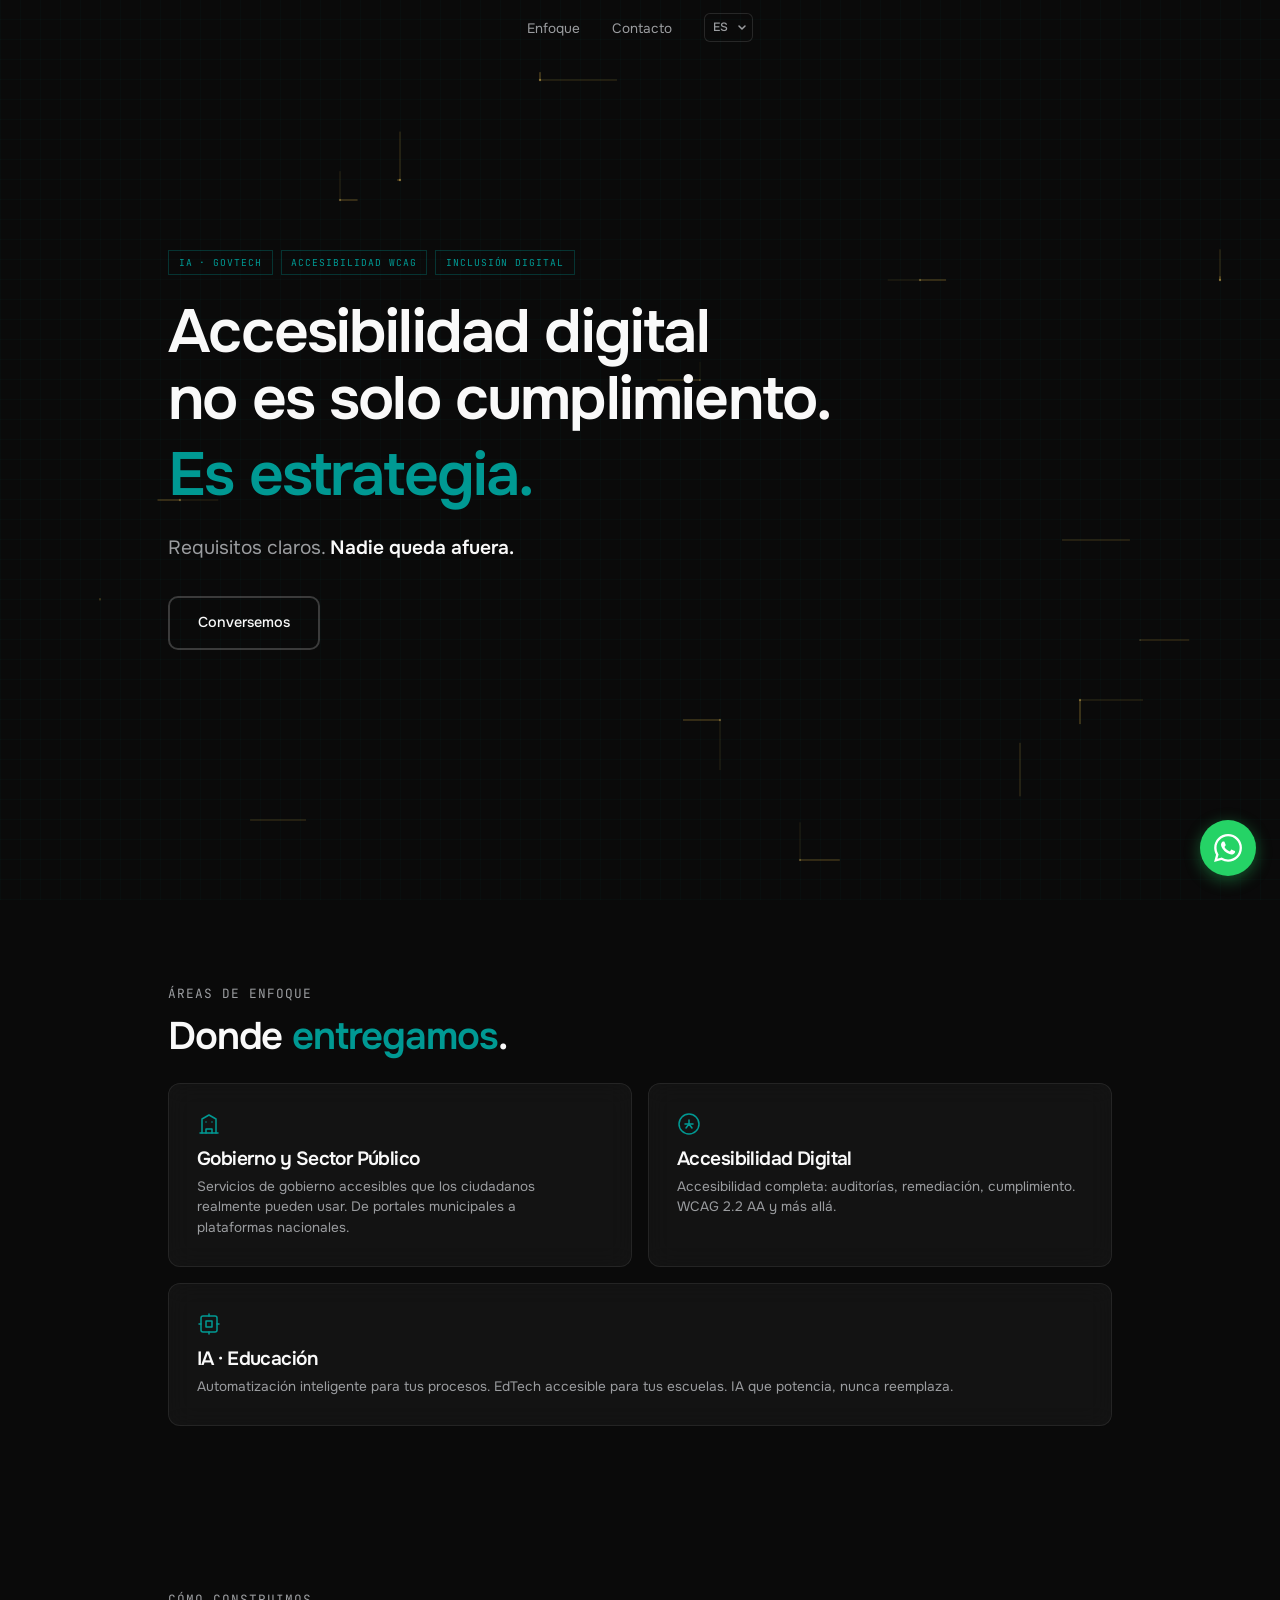
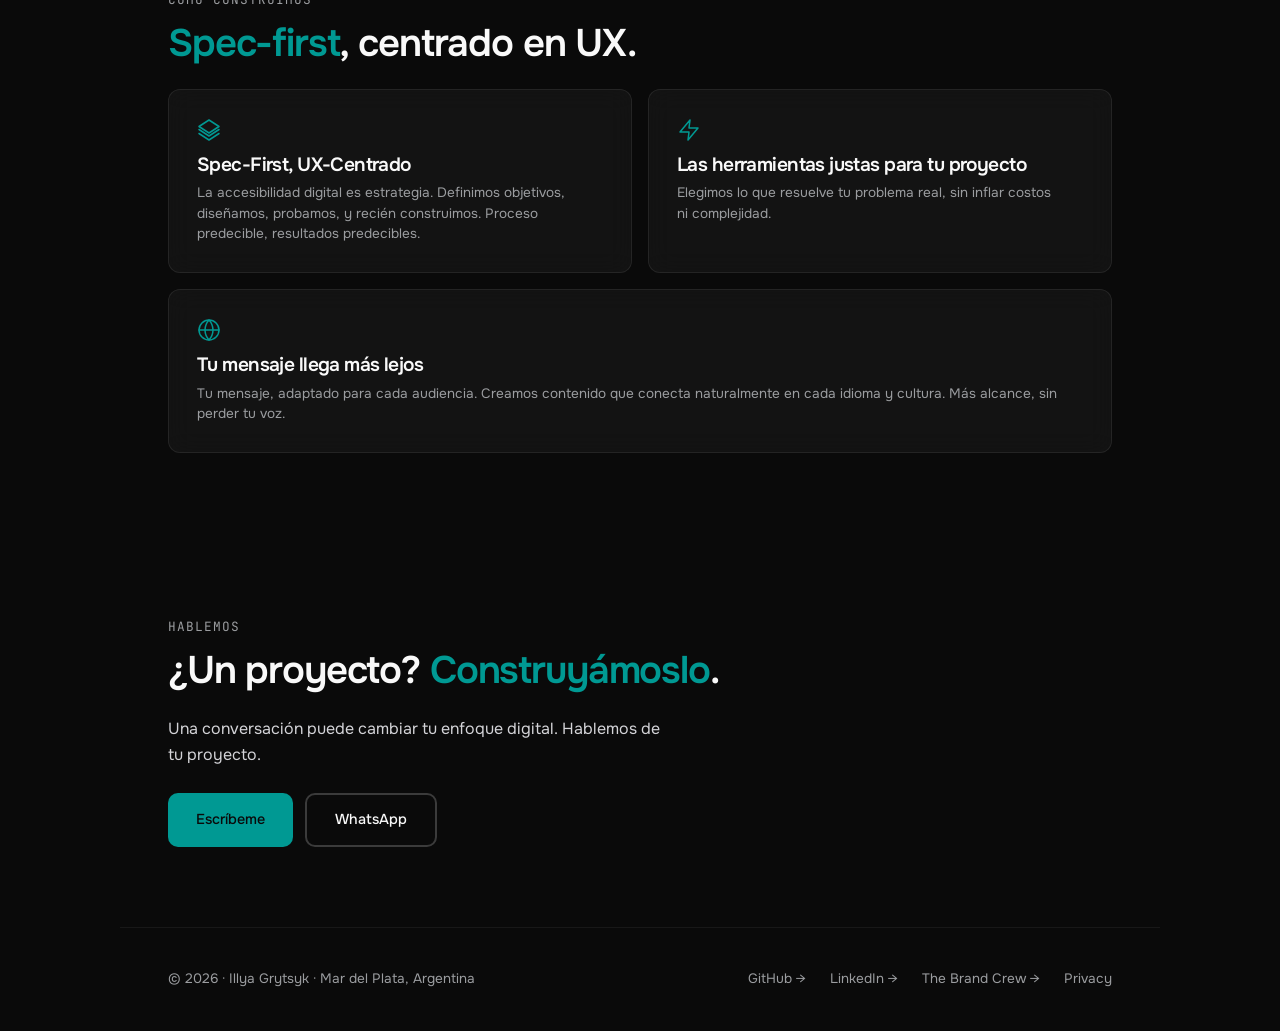
==== index.html @ b32b6de0 "feat: bento grid layout — 3 cards per section, Focus Areas + Approach restructured" ====
<!DOCTYPE html>
<html lang="en" data-theme="dark">
<head>
<meta charset="UTF-8">
<meta name="color-scheme" content="dark only">
<meta name="viewport" content="width=device-width, initial-scale=1.0">
<title>Illya Grytsyk | WCAG Compliance</title>
<meta name="description" content="WCAG compliance for government. AI-powered accessibility audits, full remediation, and human-centered design. Serving Argentina and LATAM. 4 languages.">
<meta name="theme-color" content="#0A0A0A">
<meta name="robots" content="index, follow">

<!-- Open Graph -->
<meta property="og:title" content="Illya Grytsyk | WCAG Compliance · GovTech">
<meta property="og:description" content="AI-powered accessibility audits and remediation. WCAG compliance that's strategy, not just checking boxes. Clear requirements. No one left behind.">
<meta property="og:url" content="https://illushkinn.github.io/">
<meta property="og:type" content="website">
<meta property="og:image" content="https://illushkinn.github.io/assets/og-default.png">
<meta property="og:image:width" content="1200">
<meta property="og:image:height" content="630">
<meta property="og:image:type" content="image/png">
<meta property="og:locale" content="en_US">

<!-- Twitter -->
<meta name="twitter:card" content="summary_large_image">
<meta name="twitter:title" content="Illya Grytsyk | WCAG Compliance · GovTech">
<meta name="twitter:description" content="AI-powered accessibility audits and remediation. WCAG compliance that's strategy, not just checking boxes. Clear requirements. No one left behind.">
<meta name="twitter:image" content="https://illushkinn.github.io/assets/og-default.png">

<link rel="canonical" href="https://illushkinn.github.io/">
<link rel="icon" type="image/x-icon" href="/favicon.ico">
<link rel="icon" type="image/png" sizes="96x96" href="/assets/profile-illushkinn.png">

<!-- Schema JSON-LD -->
<script type="application/ld+json">
{
  "@context": "https://schema.org",
  "@type": "Person",
  "name": "Illya Grytsyk",
  "description": "WCAG compliance specialist for government. AI-powered accessibility audits and remediation.",
  "url": "https://illushkinn.github.io/",
  "knowsAbout": ["WCAG", "Digital Accessibility", "AI Automation", "Government Technology", "UX Accessibility", "Neurodivergent Design"],
  "jobTitle": "Accessibility Engineer",
  "knowsLanguage": ["English", "Spanish", "Ukrainian", "Russian"],
  "address": {
    "@type": "PostalAddress",
    "addressLocality": "Mar del Plata",
    "addressCountry": "AR"
  }
}
</script>
<script type="application/ld+json">
{
  "@context": "https://schema.org",
  "@type": "WebSite",
  "name": "Illya Grytsyk",
  "url": "https://illushkinn.github.io/",
  "description": "WCAG compliance for government. AI-powered. Human-led.",
  "inLanguage": ["en", "es", "uk", "ru"]
}
</script>
<link rel="preconnect" href="https://fonts.googleapis.com">
<link rel="preconnect" href="https://fonts.gstatic.com" crossorigin>
<link href="https://fonts.googleapis.com/css2?family=Onest:wght@300;400;500;600;700;800&family=JetBrains+Mono:wght@400;500&display=swap" rel="stylesheet" media="print" onload="this.media='all'">
<noscript><link href="https://fonts.googleapis.com/css2?family=Onest:wght@300;400;500;600;700;800&family=JetBrains+Mono:wght@400;500&display=swap" rel="stylesheet"></noscript>
<link rel="stylesheet" href="/src/styles/tokens.css">
<link rel="stylesheet" href="/src/styles/global.css">
</head>
<body>

<a href="#main-content" class="skip-link">Skip to main content</a>

<div id="i18n-announce" class="sr-only" aria-live="polite" aria-atomic="true"></div>

<nav class="nav" role="navigation" aria-label="Main navigation">
  <button class="hamburger" id="hamburgerBtn" aria-label="Toggle navigation" aria-expanded="false" aria-controls="nav-links">
    <span></span>
    <span></span>
    <span></span>
  </button>
    <ul class="nav-links">
     <li><a href="#approach" id="nav-approach">Approach</a></li>
    <li><a href="#contact" id="nav-contact">Contact</a></li>
    <li><select class="lang-select" id="langSelect" aria-label="Select language">
      <option value="en">EN</option>
      <option value="es">ES</option>
      <option value="ua">UA</option>
      <option value="ru">RU</option>
    </select></li>
  </ul>
</nav>

<!-- Mobile overlay menu -->
<div class="mobile-menu" id="mobileMenu" role="dialog" aria-modal="true" aria-label="Navigation menu" inert>
    <div class="mobile-menu-items">
     <a href="#approach" class="mobile-link" id="nav-approach-mobile" tabindex="-1">Approach</a>
    <a href="#contact" class="mobile-link" id="nav-contact-mobile" tabindex="-1">Contact</a>
    <select class="lang-select mobile-lang-select" id="langSelectMobile" aria-label="Select language" tabindex="-1">
      <option value="en">EN</option>
      <option value="es">ES</option>
      <option value="ua">UA</option>
      <option value="ru">RU</option>
    </select>
  </div>
</div>

<main id="main-content">
  <section class="section hero">
    <div class="hero-content">
      <div class="hero-tags">
        <span id="tag-1">AI Engineer</span>
        <span id="tag-2">Accessibility</span>
        <span id="tag-3">Growth Partner</span>
      </div>
      <h1 id="hero-title">Digital accessibility<br>isn't just compliance.<span class="highlight" id="hero-highlight">It's strategy.</span></h1>
      <p class="hero-sub" id="hero-sub">
        Clear requirements. <strong>No one left behind.</strong>
      </p>
      <div class="hero-actions">
        <a href="mailto:illyagrytsyk@proton.me" class="btn btn-outline" id="btn-primary">Start a conversation</a>
      </div>
    </div>
  </section>

  <section class="section" id="work">
    <span class="section-label mono text-dim" id="section-work-label">Focus Areas</span>
    <h2 id="section-work-title">Where we <span class="text-accent">deliver</span>.</h2>
    <div class="bento-grid">
      <div class="glass-card">
        <svg class="card-icon" width="24" height="24" viewBox="0 0 24 24" fill="none" stroke="var(--accent)" stroke-width="1.5" stroke-linecap="round" stroke-linejoin="round" aria-hidden="true"><path d="M3 21h18"/><path d="M5 21V7l7-4 7 4v14"/><path d="M9 21v-4h6v4"/><path d="M9 10h.01"/><path d="M15 10h.01"/></svg>
        <h3 id="card-1-title">Government & Public Admin</h3>
        <p class="card-desc" id="card-1-desc">WCAG-compliant government services citizens can actually use. Municipal portals to national platforms.</p>
      </div>
      <div class="glass-card">
        <svg class="card-icon" width="24" height="24" viewBox="0 0 24 24" fill="none" stroke="var(--accent)" stroke-width="1.5" stroke-linecap="round" stroke-linejoin="round" aria-hidden="true"><circle cx="12" cy="12" r="10"/><path d="M12 8v4"/><path d="M8 12h8"/><path d="m9 16 3-4 3 4"/></svg>
        <h3 id="card-2-title">Digital Accessibility</h3>
        <p class="card-desc" id="card-2-desc">Full-spectrum accessibility: audits, remediation, compliance. WCAG 2.2 AA and beyond.</p>
      </div>
      <div class="glass-card bento-wide">
        <svg class="card-icon" width="24" height="24" viewBox="0 0 24 24" fill="none" stroke="var(--accent)" stroke-width="1.5" stroke-linecap="round" stroke-linejoin="round" aria-hidden="true"><rect x="4" y="4" width="16" height="16" rx="2"/><path d="M9 9h6v6H9z"/><path d="M12 2v2"/><path d="M12 20v2"/><path d="M2 12h2"/><path d="M20 12h2"/></svg>
        <h3 id="card-3-title">AI · Education</h3>
        <p class="card-desc" id="card-3-desc">Smart automation for your processes. Accessible EdTech for your schools. AI that augments, never replaces.</p>
      </div>
    </div>
  </section>

  <section class="section" id="approach">
    <span class="section-label mono text-dim" id="section-approach-label">How We Build</span>
    <h2 id="section-approach-title"><span class="text-accent">Spec-first</span>, UX-centered.</h2>
    <div class="bento-grid">
      <div class="glass-card">
        <svg class="card-icon" width="24" height="24" viewBox="0 0 24 24" fill="none" stroke="var(--accent)" stroke-width="1.5" stroke-linecap="round" stroke-linejoin="round" aria-hidden="true"><polygon points="12 2 22 8.5 12 15 2 8.5"/><polyline points="2 15.5 12 22 22 15.5"/><polyline points="2 11.5 12 18 22 11.5"/></svg>
        <h3 id="card-a1-title">Spec-First, UX-Centered</h3>
        <p class="card-desc" id="card-a1-desc">Digital accessibility is strategy. We define goals, design, test, and only then build. Predictable process, predictable results.</p>
      </div>
      <div class="glass-card">
        <svg class="card-icon" width="24" height="24" viewBox="0 0 24 24" fill="none" stroke="var(--accent)" stroke-width="1.5" stroke-linecap="round" stroke-linejoin="round" aria-hidden="true"><polygon points="13 2 3 14 12 14 11 22 21 10 12 10 13 2"/></svg>
        <h3 id="card-a2-title">The Right Tools for Your Project</h3>
        <p class="card-desc" id="card-a2-desc">We choose what solves your real problem — without inflating costs or complexity.</p>
      </div>
      <div class="glass-card bento-wide">
        <svg class="card-icon" width="24" height="24" viewBox="0 0 24 24" fill="none" stroke="var(--accent)" stroke-width="1.5" stroke-linecap="round" stroke-linejoin="round" aria-hidden="true"><circle cx="12" cy="12" r="10"/><path d="M2 12h20"/><path d="M12 2a15.3 15.3 0 0 1 4 10 15.3 15.3 0 0 1-4 10 15.3 15.3 0 0 1-4-10 15.3 15.3 0 0 1 4-10z"/></svg>
        <h3 id="card-a3-title">Your Message Reaches Further</h3>
        <p class="card-desc" id="card-a3-desc">Your message, adapted for every audience. We craft content that connects naturally in each language and culture. More reach, without losing your voice.</p>
      </div>
    </div>
  </section>

  <section class="section" id="contact">
    <span class="section-label mono text-dim" id="section-contact-label">Let's Talk</span>
    <h2 id="section-contact-title">Got a project? <span class="text-accent">Let's build it</span>.</h2>
    <p style="max-width: 520px; margin-bottom: 1.5rem;" id="section-contact-desc">
      One conversation can change your approach to digital. Let's talk about your project.
    </p>
    <div class="hero-actions">
      <a href="mailto:illyagrytsyk@proton.me" class="btn btn-primary" id="btn-contact-email">Email me</a>
      <a href="https://wa.me/5491124063009?text=Hey%20Illya!%20I%20saw%20your%20site%20and%20I%27d%20love%20to%20talk%20about%20a%20project." target="_blank" rel="noopener noreferrer" class="btn btn-outline" id="btn-contact-whatsapp" aria-label="Contact via WhatsApp (opens in new tab)">WhatsApp</a>
    </div>
  </section>
</main>

<footer class="footer">
  <p id="footer-text">© 2026 · Illya Grytsyk · Mar del Plata, Argentina</p>
  <div class="footer-links">
    <a href="https://github.com/illushkinn" target="_blank" rel="noopener noreferrer" aria-label="GitHub — Visit GitHub profile (opens in new tab)">GitHub →</a>
    <a href="https://linkedin.com/in/illya-grytsyk" target="_blank" rel="noopener noreferrer" aria-label="LinkedIn — Visit LinkedIn profile (opens in new tab)">LinkedIn →</a>
    <a href="https://thebrandcrew.lat" target="_blank" rel="noopener noreferrer" aria-label="The Brand Crew — Visit The Brand Crew website (opens in new tab)">The Brand Crew →</a>
    <a href="/privacy.html">Privacy</a>
  </div>
</footer>

<script src="/src/scripts/i18n.js" defer></script>
<script src="/src/scripts/circuit.js" defer></script>

<script>
// Mobile menu toggle with clip-path animation (CSS custom properties)
(function() {
  'use strict';
  
  var state = { menuOpen: false };
  var hamburger = document.getElementById('hamburgerBtn');
  var mobileMenu = document.getElementById('mobileMenu');
  var mobileLinks = mobileMenu.querySelectorAll('.mobile-link, .mobile-lang-select');
  
  if (!hamburger || !mobileMenu) return;
  
  function setLinkDelays(open) {
    var len = mobileLinks.length;
    mobileLinks.forEach(function(el, i) {
      var delay = open
        ? 0.04 + i * 0.04
        : 0.04 + (len - 1 - i) * 0.04;
      el.style.transitionDelay = delay + 's';
    });
  }
  
  function openMenu() {
    state.menuOpen = true;
    hamburger.classList.add('active');
    hamburger.setAttribute('aria-expanded', 'true');
    setLinkDelays(true);
    
    // Set circle origin to hamburger button position via CSS custom props
    var rect = hamburger.getBoundingClientRect();
    var cx = Math.round(rect.left + rect.width / 2);
    var cy = Math.round(rect.top + rect.height / 2);
    mobileMenu.style.setProperty('--origin-x', cx + 'px');
    mobileMenu.style.setProperty('--origin-y', cy + 'px');
    
    mobileMenu.removeAttribute('inert');
    mobileLinks.forEach(function(el) { el.setAttribute('tabindex', '0'); });
    
    // Force reflow so the browser sees circle(0%) before transitioning
    void mobileMenu.offsetHeight;
    
    // Trigger the CSS transition to circle(150%)
    mobileMenu.classList.add('is-open');
    
    document.documentElement.style.overflow = 'clip';
    setTimeout(function() { mobileLinks[0]?.focus(); }, 200);
  }
  
  function closeMenu() {
    state.menuOpen = false;
    hamburger.classList.remove('active');
    hamburger.setAttribute('aria-expanded', 'false');
    setLinkDelays(false);
    
    // CSS handles the reverse transition — same origin via custom props
    mobileMenu.classList.remove('is-open');
    mobileMenu.setAttribute('inert', '');
    mobileLinks.forEach(function(el) { el.setAttribute('tabindex', '-1'); });
    
    document.documentElement.style.overflow = '';
    hamburger.focus();
  }
  
  function toggleMenu() {
    if (state.menuOpen) {
      closeMenu();
    } else {
      openMenu();
    }
  }
  
  var mq = window.matchMedia('(min-width: 641px)');
  mq.addEventListener('change', function(e) {
    if (e.matches && state.menuOpen) {
      closeMenu();
    }
  });
  
  hamburger.addEventListener('click', toggleMenu);
  
  mobileLinks.forEach(function(el) {
    if (el.tagName === 'A') {
      el.addEventListener('click', function(e) {
        var href = this.getAttribute('href');
        closeMenu();
        if (href && href.startsWith('#')) {
          e.preventDefault();
          setTimeout(function() {
            document.querySelector(href)?.scrollIntoView({ behavior: 'smooth' });
          }, 420);
        }
      });
    }
  });
  
  document.addEventListener('keydown', function(e) {
    if (e.key === 'Escape' && state.menuOpen) {
      closeMenu();
      e.preventDefault();
    }
  });
  
  mobileMenu.addEventListener('click', function(e) {
    if (e.target === mobileMenu || e.target.classList.contains('mobile-menu-items')) {
      closeMenu();
    }
  });
  
  // Sync lang-select value
  var mainLangSelect = document.getElementById('langSelect');
  var mobileLangSelect = document.getElementById('langSelectMobile');
  if (mainLangSelect && mobileLangSelect) {
    mobileLangSelect.value = mainLangSelect.value;
    mainLangSelect.addEventListener('change', function() {
      mobileLangSelect.value = this.value;
    });
    mobileLangSelect.addEventListener('change', function() {
      mainLangSelect.value = this.value;
      mainLangSelect.dispatchEvent(new Event('change'));
    });
  }
})();

// Navbar scroll: transparent → scrolled (like TBC)
(function() {
  var nav = document.querySelector('.nav');
  if (!nav) return;
  function onScroll() {
    if (window.scrollY > 60) {
      nav.classList.add('scrolled');
    } else {
      nav.classList.remove('scrolled');
    }
  }
  window.addEventListener('scroll', onScroll, { passive: true });
  onScroll();
})();
</script>

<a href="https://wa.me/5491124063009?text=Hey%20Illya!%20I%20saw%20your%20site%20and%20I%27d%20love%20to%20talk%20about%20a%20project." 
   target="_blank" rel="noopener noreferrer" 
   class="whatsapp-float" 
   id="whatsappFloat"
   aria-label="Contact via WhatsApp (opens in new tab)">
  <svg viewBox="0 0 24 24" fill="currentColor" xmlns="http://www.w3.org/2000/svg">
    <path d="M17.472 14.382c-.297-.149-1.758-.867-2.03-.967-.273-.099-.471-.148-.67.15-.197.297-.767.966-.94 1.164-.173.199-.347.223-.644.075-.297-.15-1.255-.463-2.39-1.475-.883-.788-1.48-1.761-1.653-2.059-.173-.297-.018-.458.13-.606.134-.133.298-.347.446-.52.149-.174.198-.298.298-.497.099-.198.05-.371-.025-.52-.075-.149-.669-1.612-.916-2.207-.242-.579-.487-.5-.669-.51-.173-.008-.371-.01-.57-.01-.198 0-.52.074-.792.372-.272.297-1.04 1.016-1.04 2.479 0 1.462 1.065 2.875 1.213 3.074.149.198 2.096 3.2 5.077 4.487.709.306 1.262.489 1.694.625.712.227 1.36.195 1.871.118.571-.085 1.758-.719 2.006-1.413.248-.694.248-1.289.173-1.413-.074-.124-.272-.198-.57-.347m-5.421 7.403h-.004a9.87 9.87 0 01-5.031-1.378l-.361-.214-3.741.982.998-3.648-.235-.374a9.86 9.86 0 01-1.51-5.26c.001-5.45 4.436-9.884 9.888-9.884 2.64 0 5.122 1.03 6.988 2.898a9.825 9.825 0 012.893 6.994c-.003 5.45-4.437 9.884-9.885 9.884m8.413-18.297A11.815 11.815 0 0012.05 0C5.495 0 .16 5.335.157 11.892c0 2.096.547 4.142 1.588 5.945L.057 24l6.305-1.654a11.882 11.882 0 005.683 1.448h.005c6.554 0 11.89-5.335 11.893-11.893a11.821 11.821 0 00-3.48-8.413z"/>
  </svg>
</a>
</body>
</html>
---- src/styles/tokens.css ----
/* ========================================
   🎨 TOKENS — Shared Design System
   Signature: Onest + Ocre + JetBrains Mono
   ======================================== */

:root {
  /* ── Typography ── */
  --font-display: 'Onest', sans-serif;
  --font-body: 'Onest', sans-serif;
  --font-mono: 'JetBrains Mono', monospace;

  /* ── Spacing scale (4px base, in rem) ── */
  --space-3xs: 0.25rem;   /*  4px */
  --space-2xs: 0.5rem;    /*  8px */
  --space-xs:  0.75rem;   /* 12px */
  --space-sm:  1rem;      /* 16px */
  --space-md:  1.5rem;    /* 24px */
  --space-lg:  2rem;      /* 32px */
  --space-xl:  3rem;      /* 48px */
  --space-2xl: 4rem;      /* 64px */
  --space-3xl: 6rem;      /* 96px */

  /* ── Border Radius ── */
  --radius-sm: 8px;
  --radius-md: 12px;
  --radius-lg: 12px;
  --radius-xl: 16px;

  /* ── Shadows ── */
  --shadow-sm: 0 1px 2px rgba(0, 0, 0, 0.1);
  --shadow-md: 0 4px 12px rgba(0, 0, 0, 0.15);
  --shadow-lg: 0 8px 24px rgba(0, 0, 0, 0.2);

  /* ── Transitions ── */
  --ease-out: cubic-bezier(0.25, 0.46, 0.45, 0.94);
  --ease-in-out: cubic-bezier(0.65, 0, 0.35, 1);
  --duration-fast: 150ms;
  --duration-normal: 300ms;
  --duration-slow: 400ms;

  /* ── Layout ── */
  --content-max: 1040px;
  --content-narrow: 720px;

  /* ── Colors (dark theme) ── */
  --color-bg: #0A0A0A;
  --color-bg-elevated: #111113;
  --color-headline: #F9F9F9;
  --color-body: #D4D4D8;
  --color-dim: #9B9DA0;
  --color-white: #FFFFFF;

  /* Signature accent: deep teal */
  --accent: oklch(0.60 0.14 190);
  --accent-hover: oklch(0.48 0.16 190);
  --accent-muted: oklch(0.55 0.06 190);

  /* Glass defaults */
  --glass-bg: rgba(255, 255, 255, 0.06);
  --glass-border: rgba(255, 255, 255, 0.10);
}
---- src/styles/global.css ----
/* ========================================
   🧬 ATOMS — Reset & Base
   ======================================== */
*, *::before, *::after { box-sizing: border-box; margin: 0; padding: 0; }
html {
  scroll-behavior: smooth;
  background: #0A0A0A;
  color-scheme: dark;
  -webkit-font-smoothing: antialiased;
  -moz-osx-font-smoothing: grayscale;
  overflow-x: hidden;
}
body {
  font-family: 'Onest', system-ui, sans-serif;
  color: #F9F9F9;
  line-height: 1.6;
  overflow-x: hidden;
}

/* A4 notebook grid background */
body::before {
  content: '';
  position: fixed;
  inset: 0;
  z-index: -1;
  pointer-events: none;
  background-image:
    repeating-linear-gradient(
      0deg,
      oklch(from var(--accent) l c h / 0.035) 0px,
      oklch(from var(--accent) l c h / 0.035) 1px,
      transparent 1px,
      transparent 20px
    ),
    repeating-linear-gradient(
      90deg,
      oklch(from var(--accent) l c h / 0.035) 0px,
      oklch(from var(--accent) l c h / 0.035) 1px,
      transparent 1px,
      transparent 20px
    );
}

/* ========================================
   🧬 ATOMS — Design Tokens
   ======================================== */
:root {
  --bg: #0A0A0A;
  --bg-elevated: #111113;
  --headline: #F9F9F9;
  --body: #D4D4D8;
  --body-dim: #9B9DA0;
  /* Primary: deep teal (professional, accessible) */
  --accent: oklch(0.60 0.14 190);
  --accent-hover: oklch(0.48 0.16 190);
  --accent-muted: oklch(0.55 0.06 190);
  /* Secondary: keep cyan as technical accent */
  --cyan: #1AB4A4;
  --cyan-hover: #27D4D8;
  --cyan-deep: #195656;
  --glass-bg: rgba(255,255,255,0.04);
  --glass-border: rgba(255,255,255,0.08);
}

/* ========================================
   📐 TEMPLATES — Layout
   ======================================== */
.section {
  padding: 5rem clamp(1.5rem, 5vw, 3rem);
  max-width: 1040px;
  margin: 0 auto;
}
@media (max-width: 640px) {
  .section { padding: 2.5rem 1.25rem; }
}

/* ========================================
   🧬 ATOMS — Typography & Utilities
   ======================================== */
h1, h2, h3 { font-weight: 600; line-height: 1.1; letter-spacing: -0.03em; color: var(--headline); }
h1 { font-size: clamp(2.2rem, 6vw, 3.8rem); }
h2 { font-size: clamp(1.6rem, 3.5vw, 2.4rem); margin-bottom: 1.5rem; }
h3 { font-size: 1.2rem; margin-bottom: 0.5rem; }
p { color: var(--body); line-height: 1.65; text-wrap: pretty; }
.mono { font-family: var(--font-mono); font-size: 0.8rem; letter-spacing: 0.08em; text-transform: uppercase; }
.text-accent { color: var(--accent); }
.text-white { color: var(--color-white); }
.text-dim { color: var(--body-dim); }

/* ========================================
   🔬 MOLECULES — Glass Card
   ======================================== */
.glass-card {
  background: var(--glass-bg);
  border: 1px solid var(--glass-border);
  padding: 1.75rem;
  border-radius: var(--radius-md);
  backdrop-filter: blur(12px) saturate(120%);
  transition: border-color 0.3s;
}
.glass-card:hover {
  border-color: oklch(from var(--accent) l c h / 0.3);
}

.card-icon { display: block; margin-bottom: 0.75rem; }

/* ========================================
   🔬 MOLECULES — Buttons
   ======================================== */
.btn {
  display: inline-flex;
  align-items: center;
  gap: 0.5rem;
  padding: 0.85rem 1.75rem;
  font-family: 'Onest', system-ui, sans-serif;
  font-weight: 500;
  font-size: 0.9rem;
  border: none;
  cursor: pointer;
  text-decoration: none;
  border-radius: 10px;
  transition: background 0.3s ease, opacity 0.3s ease, border-color 0.3s ease, color 0.3s ease;
}
.btn-primary {
  background: var(--accent);
  color: #0A0A0A;
}
.btn-primary:hover { background: var(--accent-hover); }
.btn-outline {
  background: transparent;
  border: 2px solid rgba(255,255,255,0.2);
  color: var(--headline);
}
.btn-outline:hover {
  background: rgba(255,255,255,0.06);
  border-color: var(--accent);
  color: var(--accent);
}

/* ========================================
   🧠 ORGANISMS — Navigation
   ======================================== */
.nav {
  position: fixed;
  top: 0;
  left: 0;
  right: 0;
  z-index: 101;
  display: flex;
  align-items: center;
  justify-content: center;
  padding: 0.65rem clamp(1.5rem, 5vw, 3rem);
  padding-top: calc(0.65rem + env(safe-area-inset-top, 0px));
  min-height: 56px;
  background: transparent;
  backdrop-filter: none;
  border-bottom: 1px solid transparent;
  transition: background 0.3s ease, backdrop-filter 0.3s ease, border-color 0.3s ease;
}
.nav.scrolled {
  background: rgba(10,10,10,0.8);
  backdrop-filter: blur(16px);
  border-bottom: 1px solid rgba(255,255,255,0.06);
}
.nav-links {
  display: flex;
  gap: 2rem;
  list-style: none;
  align-items: center;
}
.nav-links a {
  color: var(--body-dim);
  text-decoration: none;
  font-size: 0.85rem;
  font-weight: 400;
  transition: color 0.2s;
}
.nav-links a:hover { color: var(--accent); }

/* ===== Language Select ===== */
.lang-select {
  background: none;
  border: 1px solid rgba(255,255,255,0.12);
  color: var(--body-dim);
  cursor: pointer;
  font-family: 'Onest', system-ui, sans-serif;
  font-size: 0.75rem;
  font-weight: 500;
  padding: 0.3rem 0.5rem;
  border-radius: 6px;
  transition: color 0.2s, border-color 0.2s, background 0.2s;
  line-height: 1.4;
  appearance: none;
  -webkit-appearance: none;
  -moz-appearance: none;
  background-image: url("data:image/svg+xml,%3Csvg xmlns='http://www.w3.org/2000/svg' width='8' height='6' fill='none'%3E%3Cpath d='M1 1l3 3 3-3' stroke='%239B9DA0' stroke-width='1.5' stroke-linecap='round' stroke-linejoin='round'/%3E%3C/svg%3E");
  background-repeat: no-repeat;
  background-position: right 0.4rem center;
  padding-right: 1.4rem;
}
.lang-select:hover { color: var(--accent); border-color: var(--accent); background-color: oklch(from var(--accent) l c h / 0.08); }
.lang-select:focus-visible {
  outline: 2px solid var(--accent);
  outline-offset: 2px;
}
.lang-select option { background: #1a1a1a; color: #F9F9F9; }

/* ========================================
   🧬 ATOMS — Skip Link
   ======================================== */
.skip-link {
  position: absolute;
  top: -100%;
  left: 1rem;
  z-index: 1000;
  background: var(--accent);
  color: #0A0A0A;
  padding: 0.5rem 1rem;
  font-size: 0.85rem;
  font-weight: 500;
  text-decoration: none;
  transition: top 0.2s;
}
.skip-link:focus { top: 0.5rem; }

/* ========================================
   🧠 ORGANISMS — Hero
   ======================================== */
.hero {
  min-height: 100dvh;
  display: flex;
  flex-direction: column;
  justify-content: center;
  position: relative;
  padding-top: 5rem;
}
.hero-content {
  display: flex;
  flex-direction: column;
  gap: 1.5rem;
  max-width: 720px;
  width: 100%;
  min-width: 0;
  position: relative;
}
.hero-tags {
  display: flex;
  flex-wrap: wrap;
  gap: 0.5rem;
}
.hero-tags span {
  font-family: 'JetBrains Mono', monospace;
  font-size: 0.6rem;
  text-transform: uppercase;
  letter-spacing: 0.1em;
  padding: 0.25rem 0.6rem;
  border: 1px solid oklch(from var(--accent) l c h / 0.3);
  color: var(--accent);
}
.hero h1 .highlight {
  display: block;
  color: var(--accent);
  margin-top: 0.15em;
  transition: opacity 0.2s ease;
  min-height: 1.1em;
}
.hero h1 .highlight.is-hidden {
  opacity: 0;
}
.hero-sub {
  font-size: clamp(1rem, 2vw, 1.2rem);
  color: var(--body-dim);
  max-width: 600px;
  line-height: 1.6;
  overflow-wrap: break-word;
}
.hero-sub strong {
  color: var(--headline);
  font-weight: 600;
}
.hero-actions {
  display: flex;
  gap: 0.75rem;
  flex-wrap: wrap;
  margin-top: 0.5rem;
}

/* ========================================
   🔬 MOLECULES — Bento Grid
   ======================================== */
.bento-grid {
  display: grid;
  grid-template-columns: 1fr;
  gap: 1rem;
}
@media (min-width: 640px) {
  .bento-grid { grid-template-columns: 1fr 1fr; }
}
.bento-wide {
  grid-column: 1 / -1;
}
.card-desc {
  color: var(--body-dim);
  margin-top: 0.5rem;
  font-size: 0.85rem;
  line-height: 1.5;
}

/* ========================================
   🧬 ATOMS — Section Label
   ======================================== */
.section-label {
  display: inline-block;
  margin-bottom: 0.75rem;
}

/* ========================================
   🧬 ATOMS — Screen-Reader Only
   ======================================== */
.sr-only {
  position: absolute;
  width: 1px;
  height: 1px;
  padding: 0;
  margin: -1px;
  overflow: hidden;
  clip: rect(0,0,0,0);
  white-space: nowrap;
  border: 0;
}

/* ========================================
   🧬 ATOMS — Focus
   ======================================== */
a:focus-visible, button:focus-visible {
  outline: 1.5px solid var(--accent);
  outline-offset: 2px;
}

/* ========================================
   🔬 MOLECULES — Hamburger
   ======================================== */
.hamburger {
  display: none;
  position: relative;
  width: 28px;
  height: 20px;
  flex-direction: column;
  justify-content: space-between;
  background: none;
  border: none;
  cursor: pointer;
  padding: 0;
  z-index: 102;
  -webkit-tap-highlight-color: transparent;
  color: var(--body-dim);
  touch-action: manipulation;
}
.hamburger span {
  display: block;
  width: 100%;
  height: 2px;
  background: currentColor;
  border-radius: 2px;
  transition: transform 0.3s, opacity 0.3s;
  transform-origin: center;
}
.hamburger.active span:nth-child(1),
.hamburger[aria-expanded="true"] span:nth-child(1) {
  transform: translateY(9px) rotate(45deg);
}
.hamburger.active span:nth-child(2),
.hamburger[aria-expanded="true"] span:nth-child(2) {
  opacity: 0;
}
.hamburger.active span:nth-child(3),
.hamburger[aria-expanded="true"] span:nth-child(3) {
  transform: translateY(-9px) rotate(-45deg);
}

/* ========================================
   🧠 ORGANISMS — Footer
   ======================================== */
.footer {
  border-top: 1px solid rgba(255,255,255,0.06);
  padding: 2.5rem clamp(1.5rem, 5vw, 3rem);
  max-width: 1040px;
  margin: 0 auto;
  display: flex;
  justify-content: space-between;
  align-items: center;
  flex-wrap: wrap;
  gap: 1rem;
}
.footer p { font-size: 0.85rem; color: var(--body-dim); }
.footer-links {
  display: flex;
  gap: 1.5rem;
}
.footer-links a {
  color: var(--body-dim);
  text-decoration: none;
  font-size: 0.85rem;
  transition: color 0.2s;
  display: inline-flex;
  align-items: center;
  gap: 0.3rem;
}
.footer-links a:hover { color: var(--accent); }

/* ========================================
   🧬 ATOMS — Reduced Motion
   ======================================== */
@media (prefers-reduced-motion: reduce) {
  *, *::before, *::after { transition: none !important; animation: none !important; }
}

/* ========================================
   🧠 ORGANISMS — Mobile Menu (clip-path overlay)
   ======================================== */
.mobile-menu {
  position: fixed;
  inset: 0;
  z-index: 100;
  background: rgba(10, 10, 10, 0.78);
  backdrop-filter: blur(24px) saturate(140%);
  display: flex;
  flex-direction: column;
  align-items: center;
  justify-content: center;
  --origin-x: right;
  --origin-y: top;
  clip-path: circle(0% at var(--origin-x) var(--origin-y));
  -webkit-clip-path: circle(0% at var(--origin-x) var(--origin-y));
  pointer-events: none;
  will-change: clip-path;
  transition: clip-path 0.4s cubic-bezier(0.25, 0.46, 0.45, 0.94), -webkit-clip-path 0.4s cubic-bezier(0.25, 0.46, 0.45, 0.94);
}

.mobile-menu.is-open {
  clip-path: circle(150% at var(--origin-x) var(--origin-y));
  -webkit-clip-path: circle(150% at var(--origin-x) var(--origin-y));
  pointer-events: all;
}

.mobile-menu-items {
  display: flex;
  flex-direction: column;
  align-items: center;
  gap: 1.5rem;
}

.mobile-menu a {
  font-family: var(--font-body);
  font-weight: 500;
  font-size: 2rem;
  color: var(--white);
  padding: 0.3rem 1rem;
  opacity: 0;
  transform: translateY(20px);
  will-change: transform, opacity;
  transition: transform 0.35s cubic-bezier(0.25, 0.46, 0.45, 0.94), color 0.3s, opacity 0.4s cubic-bezier(0.25, 0.46, 0.45, 0.94);
  text-decoration: none;
}

.mobile-menu.is-open a {
  opacity: 1;
  transform: translateY(0);
}

.mobile-menu a:hover {
  color: var(--accent);
}

.mobile-menu a:focus-visible {
  color: var(--white);
  outline: 1.5px solid var(--accent);
  outline-offset: 2px;
}

.mobile-menu a:active {
  transform: scale(0.92);
  color: var(--accent);
  opacity: 0.7;
}

.mobile-lang-select {
  font-family: var(--font-mono, monospace);
  font-size: 1rem;
  background: transparent;
  border: 1px solid rgba(255, 255, 255, 0.15);
  color: var(--body-dim);
  padding: 0.4rem 0.8rem;
  border-radius: 6px;
  cursor: pointer;
  opacity: 0;
  transform: translateY(20px);
  transition: transform 0.35s cubic-bezier(0.25, 0.46, 0.45, 0.94), opacity 0.4s cubic-bezier(0.25, 0.46, 0.45, 0.94), color 0.2s;
  margin-top: 0.5rem;
}

.mobile-menu.is-open .mobile-lang-select {
  opacity: 1;
  transform: translateY(0);
}

.mobile-lang-select:hover {
  color: var(--accent);
  border-color: var(--accent);
}

.mobile-lang-select:focus-visible {
  outline: 1.5px solid var(--accent);
  outline-offset: 2px;
}

/* ========================================
   📐 TEMPLATES — Responsive
   ======================================== */
@media (max-width: 640px) {
  .nav { justify-content: flex-end; }
  .hamburger { display: flex; }
  .nav-links { display: none; }
  /* Mobile menu overlay replaces inline nav */
  .hero {
    padding-top: 3.5rem;
    min-height: 100dvh;
  }
  .hero-content {
    gap: 1.5rem;
  }
  .hero-tags {
    gap: 0.5rem;
  }
  .hero-tags span { font-size: 0.7rem; padding: 0.3rem 0.7rem; }
  .hero h1 {
    font-size: clamp(3.8rem, 13vw, 5rem);
    line-height: 1.0;
    margin-bottom: 0.2rem;
  }
  .hero h1 .highlight {
    font-size: 0.85em;
    margin-top: 0.05em;
  }
  .hero-sub {
    font-size: clamp(1.5rem, 5vw, 1.8rem);
    line-height: 1.4;
  }
  .hero-sub strong {
    display: block;
    margin-top: 0.15em;
  }
  .hero-actions {
    gap: 1rem;
    margin-top: 1rem;
  }
  .hero-actions .btn {
    font-size: 1.25rem;
    padding: 1rem 2rem;
  }
  .glass-card h3 { font-size: 1.3rem; }
}
@media (min-width: 641px) {
  .mobile-menu { display: none; }
}

/* Floating WhatsApp */
.whatsapp-float {
  position: fixed;
  bottom: 1.5rem;
  right: 1.5rem;
  z-index: 999;
  width: 56px;
  height: 56px;
  background: #25D366;
  border-radius: 50%;
  display: flex;
  align-items: center;
  justify-content: center;
  box-shadow: 0 4px 16px rgba(37, 211, 102, 0.4);
  transition: transform 0.2s ease, box-shadow 0.2s ease;
  color: white;
  text-decoration: none;
}
.whatsapp-float:hover {
  transform: scale(1.1);
  box-shadow: 0 6px 24px rgba(37, 211, 102, 0.5);
}
.whatsapp-float svg {
  width: 28px;
  height: 28px;
}
@media (max-width: 640px) {
  .whatsapp-float {
    bottom: 1rem;
    right: 1rem;
    width: 48px;
    height: 48px;
  }
  .whatsapp-float svg {
    width: 24px;
    height: 24px;
  }
}
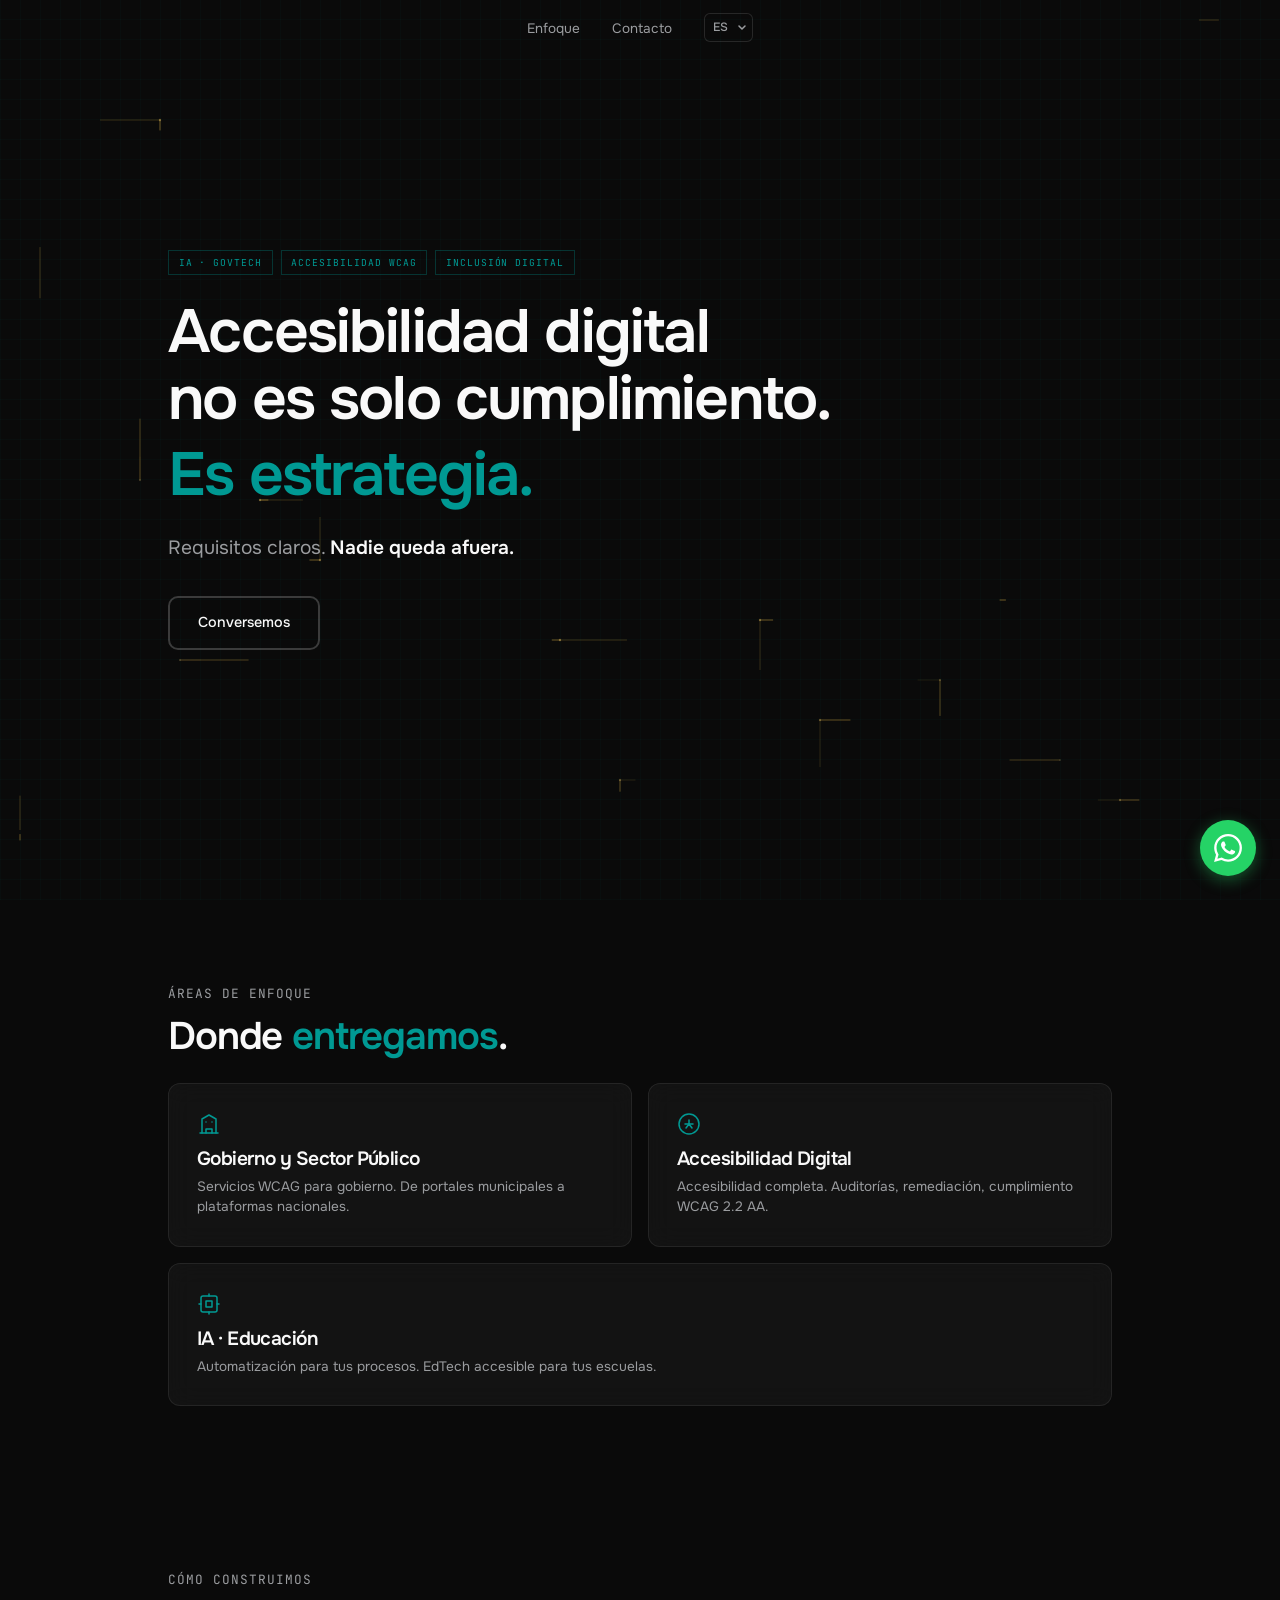
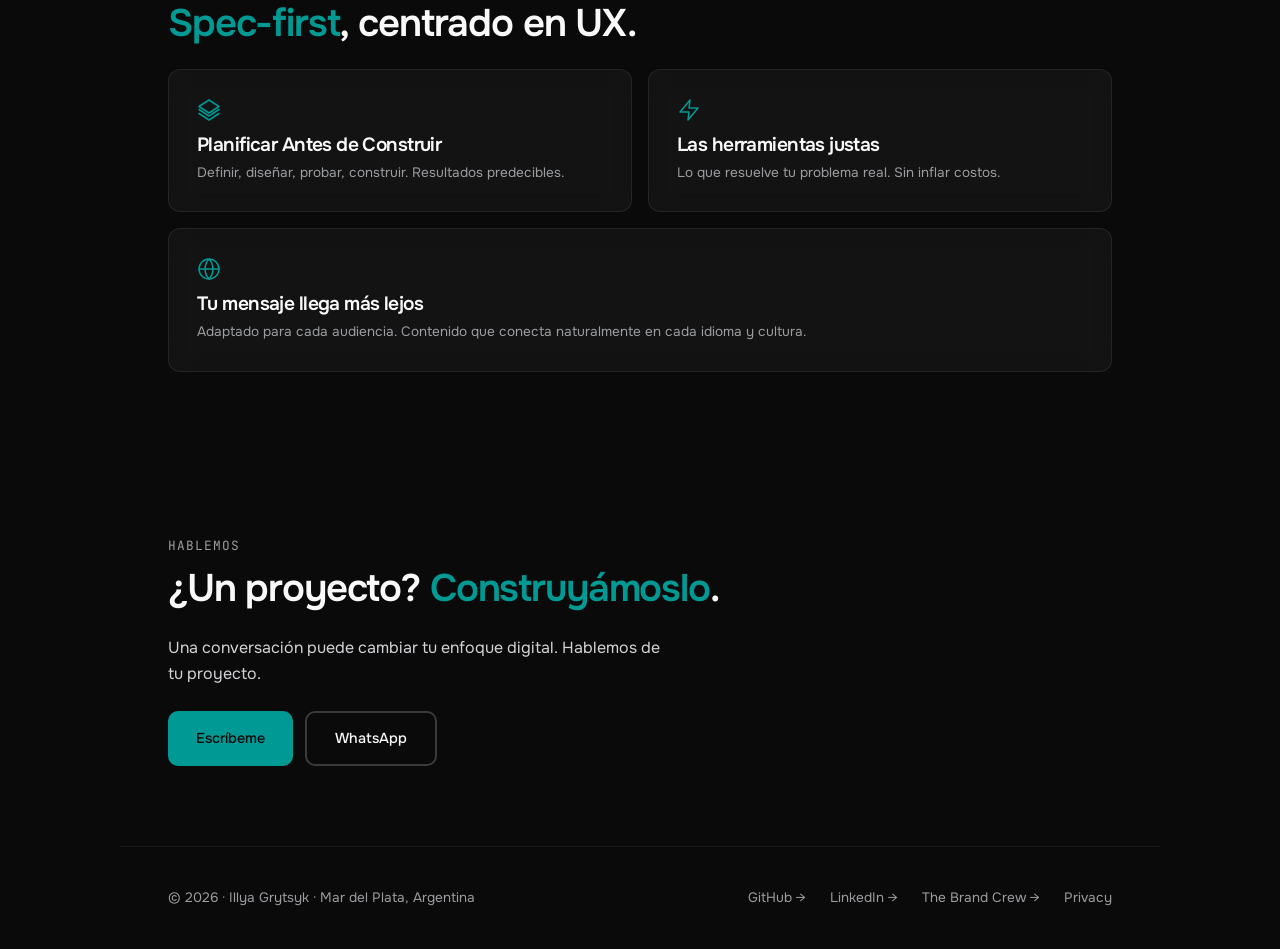
==== commit c6b24320: "fix: shorter card copy, remove redundancies + AI buzzwords" ====
--- a/index.html
+++ b/index.html
@@ -128,17 +128,17 @@
       <div class="glass-card">
         <svg class="card-icon" width="24" height="24" viewBox="0 0 24 24" fill="none" stroke="var(--accent)" stroke-width="1.5" stroke-linecap="round" stroke-linejoin="round" aria-hidden="true"><path d="M3 21h18"/><path d="M5 21V7l7-4 7 4v14"/><path d="M9 21v-4h6v4"/><path d="M9 10h.01"/><path d="M15 10h.01"/></svg>
         <h3 id="card-1-title">Government & Public Admin</h3>
-        <p class="card-desc" id="card-1-desc">WCAG-compliant government services citizens can actually use. Municipal portals to national platforms.</p>
+        <p class="card-desc" id="card-1-desc">WCAG-compliant services for government. From municipal portals to national platforms.</p>
       </div>
       <div class="glass-card">
         <svg class="card-icon" width="24" height="24" viewBox="0 0 24 24" fill="none" stroke="var(--accent)" stroke-width="1.5" stroke-linecap="round" stroke-linejoin="round" aria-hidden="true"><circle cx="12" cy="12" r="10"/><path d="M12 8v4"/><path d="M8 12h8"/><path d="m9 16 3-4 3 4"/></svg>
         <h3 id="card-2-title">Digital Accessibility</h3>
-        <p class="card-desc" id="card-2-desc">Full-spectrum accessibility: audits, remediation, compliance. WCAG 2.2 AA and beyond.</p>
+        <p class="card-desc" id="card-2-desc">Full-spectrum accessibility. Audits, remediation, WCAG 2.2 AA compliance.</p>
       </div>
       <div class="glass-card bento-wide">
         <svg class="card-icon" width="24" height="24" viewBox="0 0 24 24" fill="none" stroke="var(--accent)" stroke-width="1.5" stroke-linecap="round" stroke-linejoin="round" aria-hidden="true"><rect x="4" y="4" width="16" height="16" rx="2"/><path d="M9 9h6v6H9z"/><path d="M12 2v2"/><path d="M12 20v2"/><path d="M2 12h2"/><path d="M20 12h2"/></svg>
         <h3 id="card-3-title">AI · Education</h3>
-        <p class="card-desc" id="card-3-desc">Smart automation for your processes. Accessible EdTech for your schools. AI that augments, never replaces.</p>
+        <p class="card-desc" id="card-3-desc">Smart automation for your processes. Accessible EdTech for your schools.</p>
       </div>
     </div>
   </section>
@@ -149,18 +149,18 @@
     <div class="bento-grid">
       <div class="glass-card">
         <svg class="card-icon" width="24" height="24" viewBox="0 0 24 24" fill="none" stroke="var(--accent)" stroke-width="1.5" stroke-linecap="round" stroke-linejoin="round" aria-hidden="true"><polygon points="12 2 22 8.5 12 15 2 8.5"/><polyline points="2 15.5 12 22 22 15.5"/><polyline points="2 11.5 12 18 22 11.5"/></svg>
-        <h3 id="card-a1-title">Spec-First, UX-Centered</h3>
-        <p class="card-desc" id="card-a1-desc">Digital accessibility is strategy. We define goals, design, test, and only then build. Predictable process, predictable results.</p>
+        <h3 id="card-a1-title">Blueprint Before Build</h3>
+        <p class="card-desc" id="card-a1-desc">Define goals, design, test, build. Predictable results.</p>
       </div>
       <div class="glass-card">
         <svg class="card-icon" width="24" height="24" viewBox="0 0 24 24" fill="none" stroke="var(--accent)" stroke-width="1.5" stroke-linecap="round" stroke-linejoin="round" aria-hidden="true"><polygon points="13 2 3 14 12 14 11 22 21 10 12 10 13 2"/></svg>
-        <h3 id="card-a2-title">The Right Tools for Your Project</h3>
-        <p class="card-desc" id="card-a2-desc">We choose what solves your real problem — without inflating costs or complexity.</p>
+        <h3 id="card-a2-title">The Right Tools</h3>
+        <p class="card-desc" id="card-a2-desc">What solves your real problem. Without inflating costs.</p>
       </div>
       <div class="glass-card bento-wide">
         <svg class="card-icon" width="24" height="24" viewBox="0 0 24 24" fill="none" stroke="var(--accent)" stroke-width="1.5" stroke-linecap="round" stroke-linejoin="round" aria-hidden="true"><circle cx="12" cy="12" r="10"/><path d="M2 12h20"/><path d="M12 2a15.3 15.3 0 0 1 4 10 15.3 15.3 0 0 1-4 10 15.3 15.3 0 0 1-4-10 15.3 15.3 0 0 1 4-10z"/></svg>
         <h3 id="card-a3-title">Your Message Reaches Further</h3>
-        <p class="card-desc" id="card-a3-desc">Your message, adapted for every audience. We craft content that connects naturally in each language and culture. More reach, without losing your voice.</p>
+        <p class="card-desc" id="card-a3-desc">Adapted for every audience. Content that connects naturally in each language and culture.</p>
       </div>
     </div>
   </section>
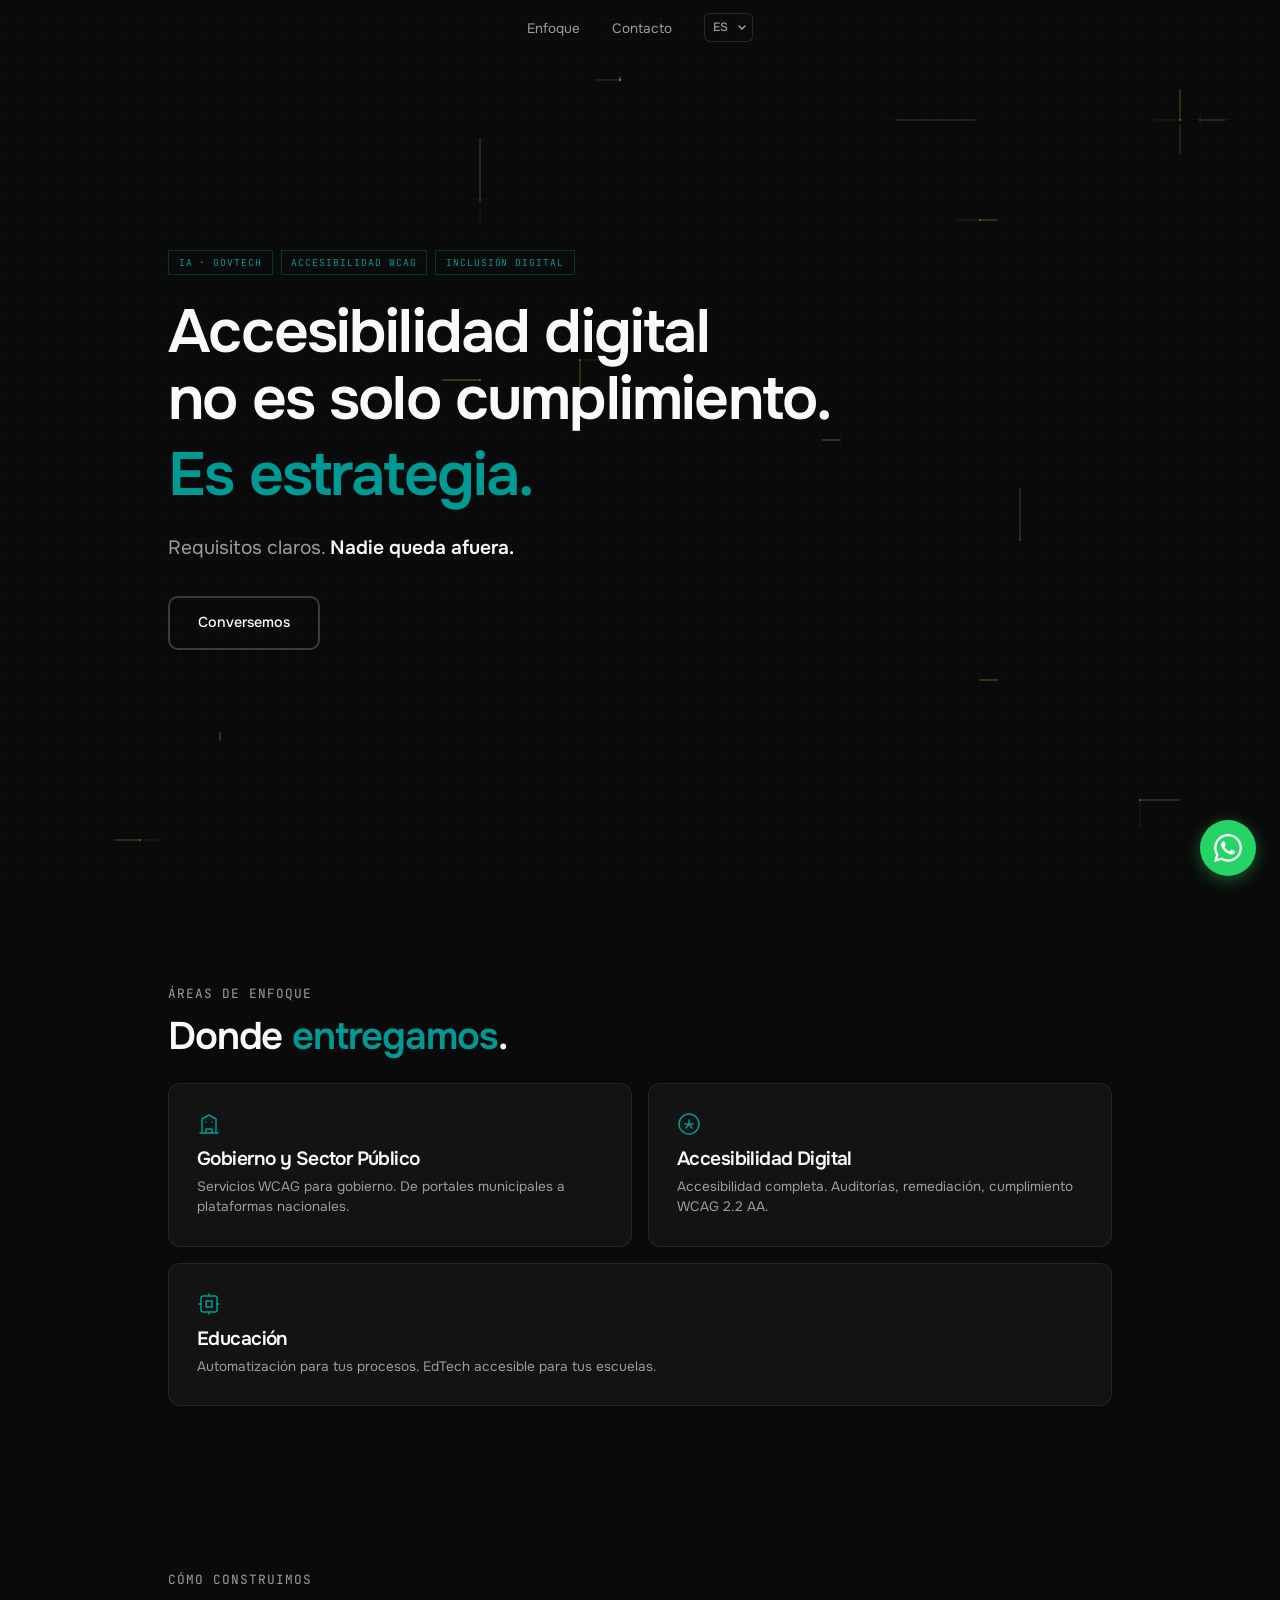
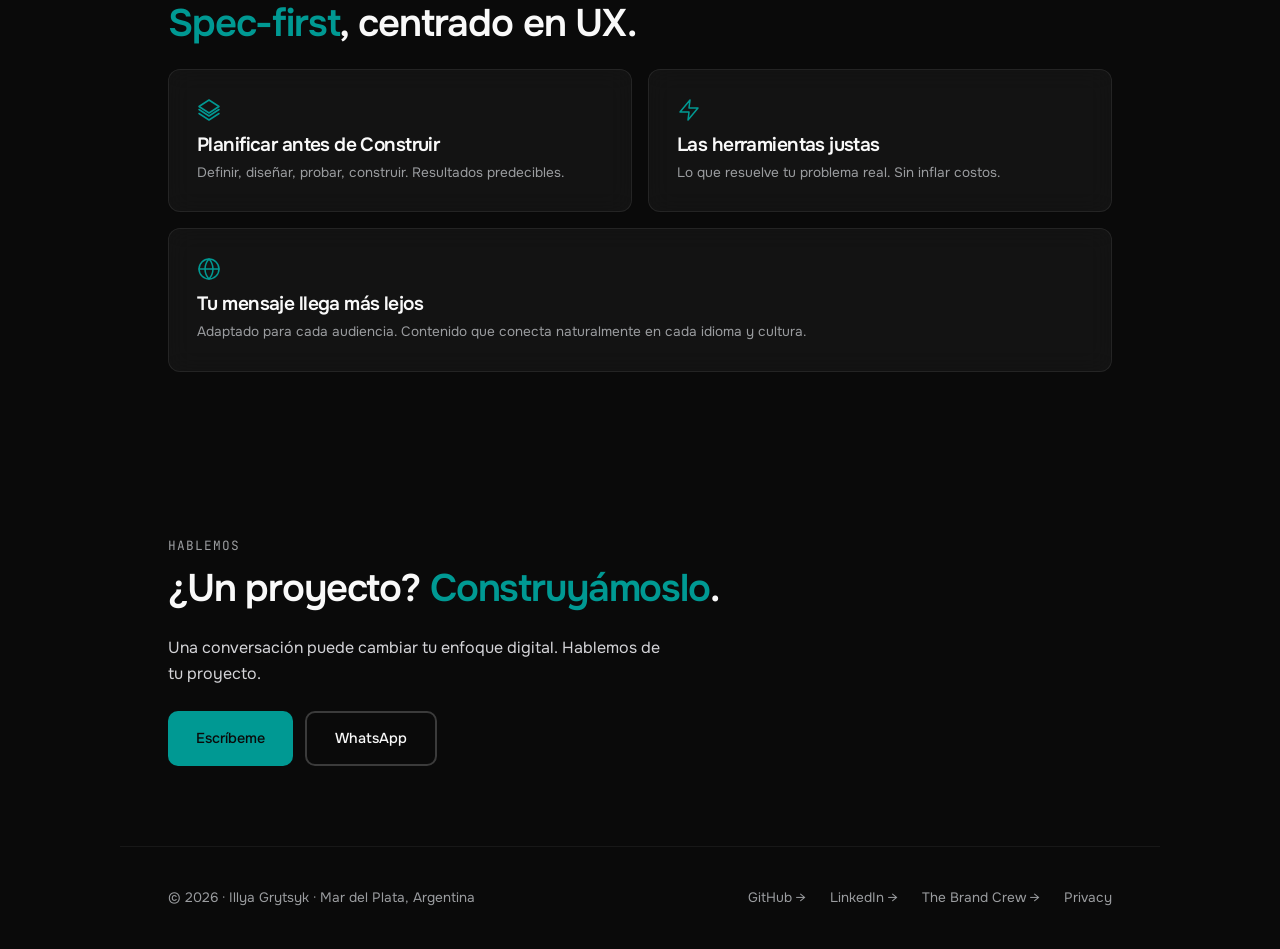
==== commit d88ddf35: "fix: card 3 title Education (no AI), card A1 ES lowercase" ====
--- a/index.html
+++ b/index.html
@@ -137,7 +137,7 @@
       </div>
       <div class="glass-card bento-wide">
         <svg class="card-icon" width="24" height="24" viewBox="0 0 24 24" fill="none" stroke="var(--accent)" stroke-width="1.5" stroke-linecap="round" stroke-linejoin="round" aria-hidden="true"><rect x="4" y="4" width="16" height="16" rx="2"/><path d="M9 9h6v6H9z"/><path d="M12 2v2"/><path d="M12 20v2"/><path d="M2 12h2"/><path d="M20 12h2"/></svg>
-        <h3 id="card-3-title">AI · Education</h3>
+        <h3 id="card-3-title">Education</h3>
         <p class="card-desc" id="card-3-desc">Smart automation for your processes. Accessible EdTech for your schools.</p>
       </div>
     </div>
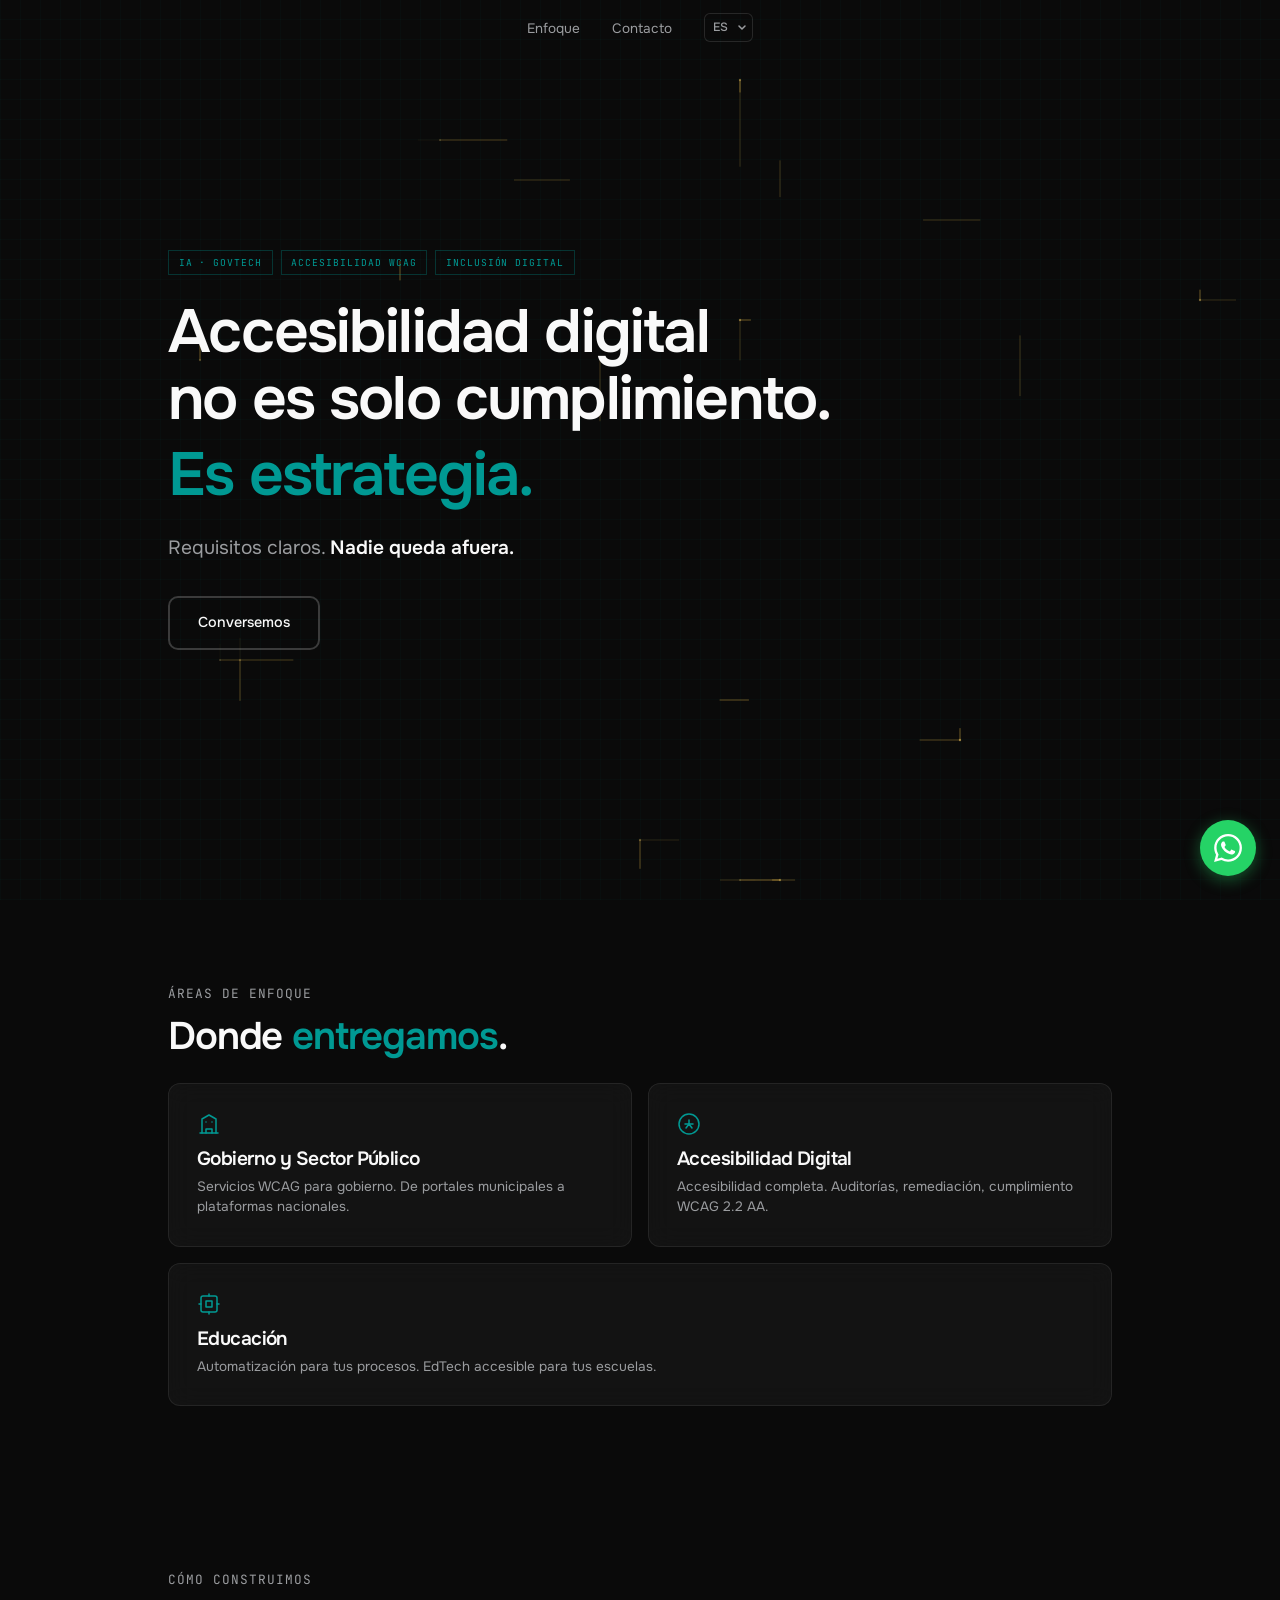
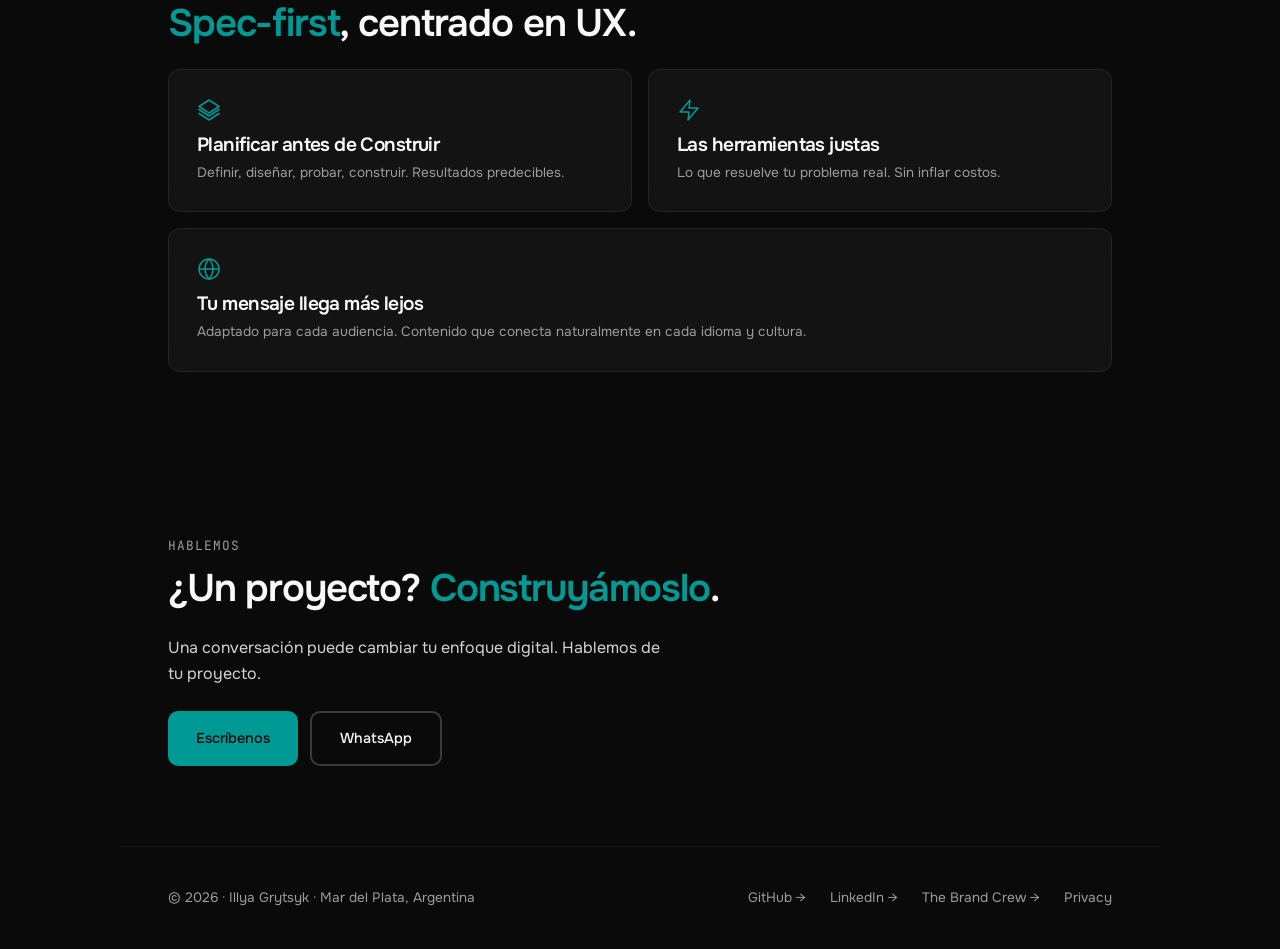
==== commit 296ef0de: "feat: plural tone — 'we' instead of 'I' across all languages" ====
--- a/index.html
+++ b/index.html
@@ -172,8 +172,8 @@
       One conversation can change your approach to digital. Let's talk about your project.
     </p>
     <div class="hero-actions">
-      <a href="mailto:illyagrytsyk@proton.me" class="btn btn-primary" id="btn-contact-email">Email me</a>
-      <a href="https://wa.me/5491124063009?text=Hey%20Illya!%20I%20saw%20your%20site%20and%20I%27d%20love%20to%20talk%20about%20a%20project." target="_blank" rel="noopener noreferrer" class="btn btn-outline" id="btn-contact-whatsapp" aria-label="Contact via WhatsApp (opens in new tab)">WhatsApp</a>
+      <a href="mailto:illyagrytsyk@proton.me" class="btn btn-primary" id="btn-contact-email">Email us</a>
+      <a href="https://wa.me/5491124063009?text=Hey%20team!%20We%20saw%20your%20site%20and%20we%27d%20love%20to%20talk%20about%20a%20project." target="_blank" rel="noopener noreferrer" class="btn btn-outline" id="btn-contact-whatsapp" aria-label="Contact via WhatsApp (opens in new tab)">WhatsApp</a>
     </div>
   </section>
 </main>
@@ -330,7 +330,7 @@
 })();
 </script>
 
-<a href="https://wa.me/5491124063009?text=Hey%20Illya!%20I%20saw%20your%20site%20and%20I%27d%20love%20to%20talk%20about%20a%20project." 
+<a href="https://wa.me/5491124063009?text=Hey%20team!%20We%20saw%20your%20site%20and%20we%27d%20love%20to%20talk%20about%20a%20project." 
    target="_blank" rel="noopener noreferrer" 
    class="whatsapp-float" 
    id="whatsappFloat"
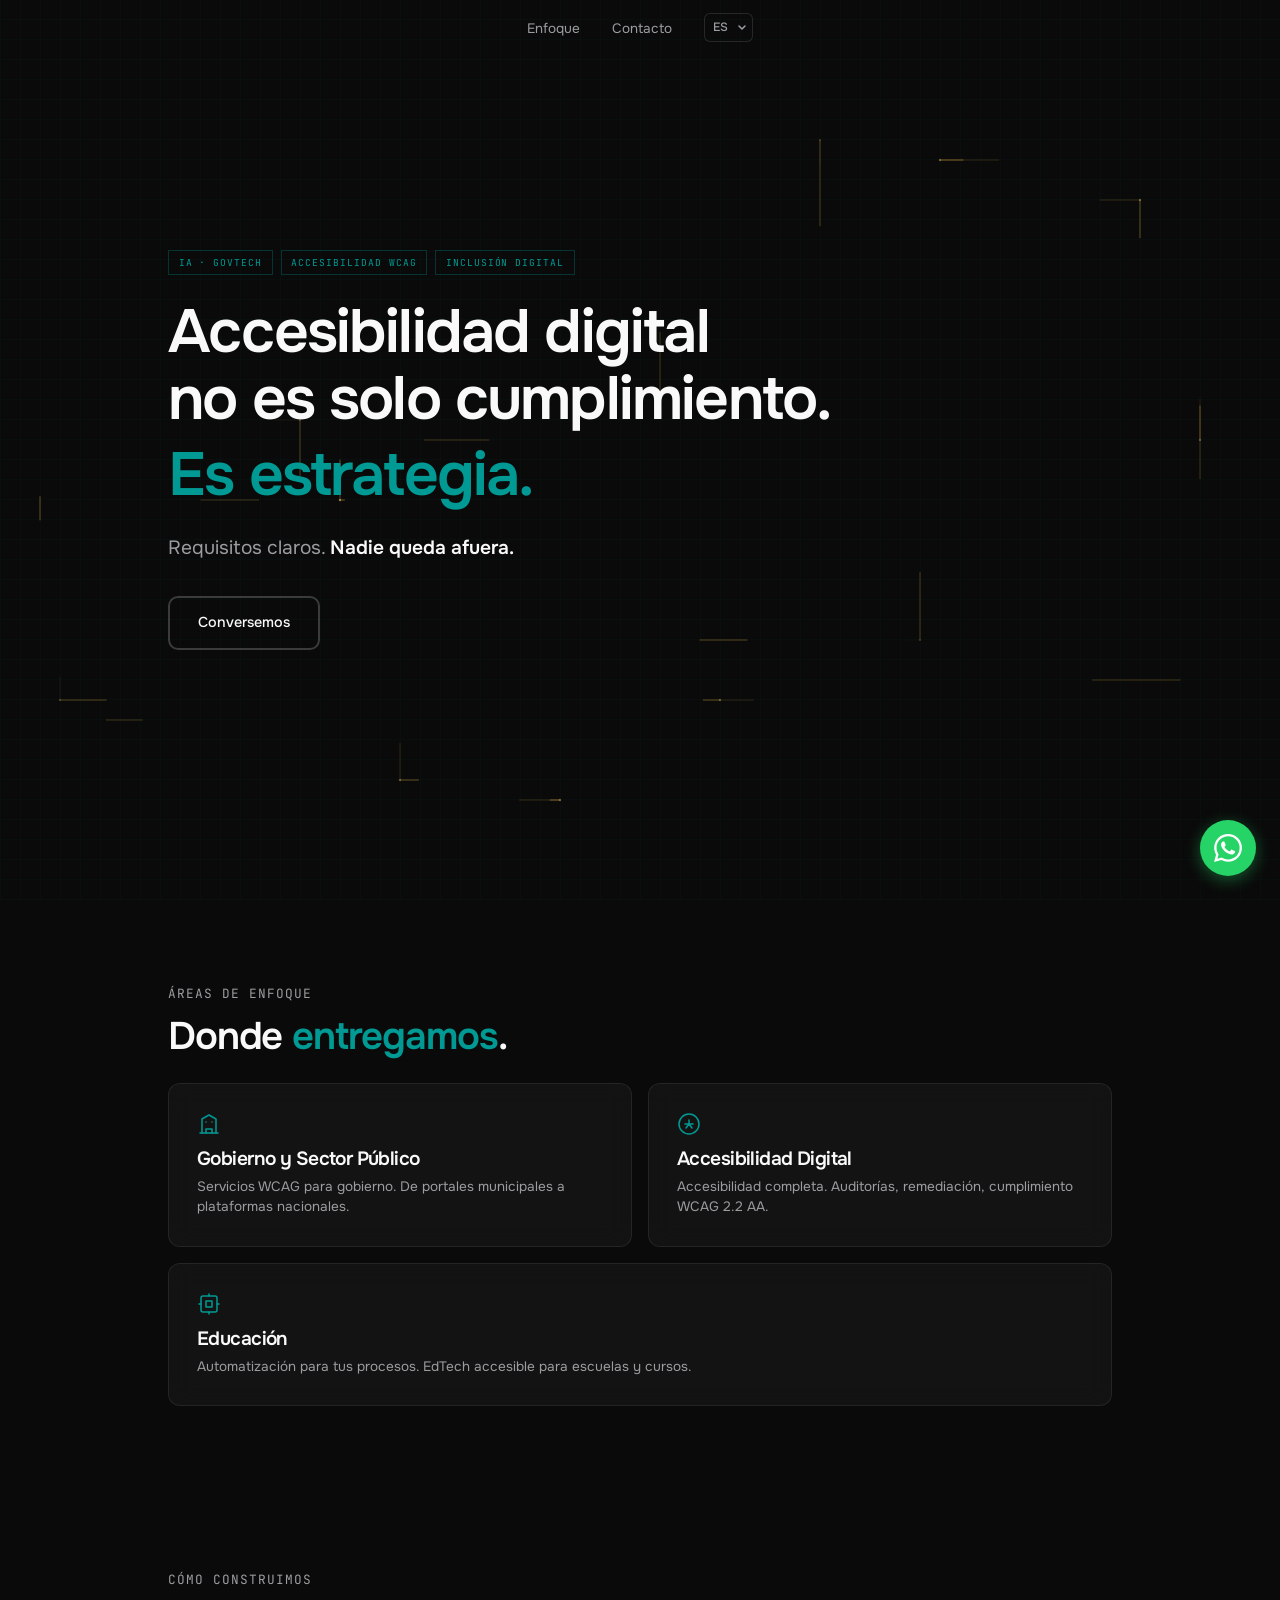
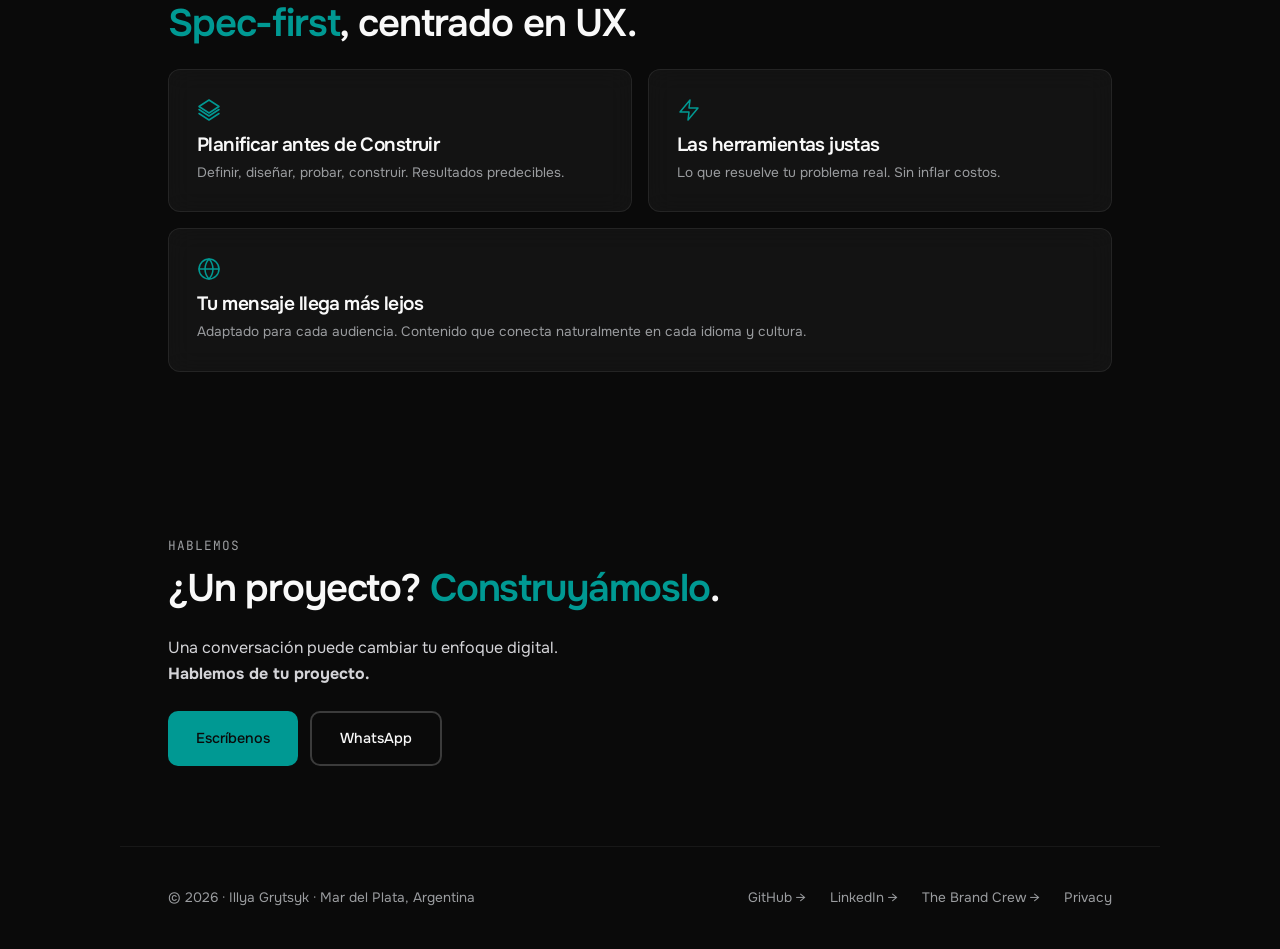
==== commit 8214a91a: "fix: contact desc line break + bold, card 3 schools → courses, plural tone" ====
--- a/index.html
+++ b/index.html
@@ -138,7 +138,7 @@
       <div class="glass-card bento-wide">
         <svg class="card-icon" width="24" height="24" viewBox="0 0 24 24" fill="none" stroke="var(--accent)" stroke-width="1.5" stroke-linecap="round" stroke-linejoin="round" aria-hidden="true"><rect x="4" y="4" width="16" height="16" rx="2"/><path d="M9 9h6v6H9z"/><path d="M12 2v2"/><path d="M12 20v2"/><path d="M2 12h2"/><path d="M20 12h2"/></svg>
         <h3 id="card-3-title">Education</h3>
-        <p class="card-desc" id="card-3-desc">Smart automation for your processes. Accessible EdTech for your schools.</p>
+        <p class="card-desc" id="card-3-desc">Smart automation for your processes. Accessible EdTech for schools and courses.</p>
       </div>
     </div>
   </section>
@@ -169,7 +169,7 @@
     <span class="section-label mono text-dim" id="section-contact-label">Let's Talk</span>
     <h2 id="section-contact-title">Got a project? <span class="text-accent">Let's build it</span>.</h2>
     <p style="max-width: 520px; margin-bottom: 1.5rem;" id="section-contact-desc">
-      One conversation can change your approach to digital. Let's talk about your project.
+      One conversation can change your approach to digital.<br><strong>Let's talk about your project.</strong>
     </p>
     <div class="hero-actions">
       <a href="mailto:illyagrytsyk@proton.me" class="btn btn-primary" id="btn-contact-email">Email us</a>
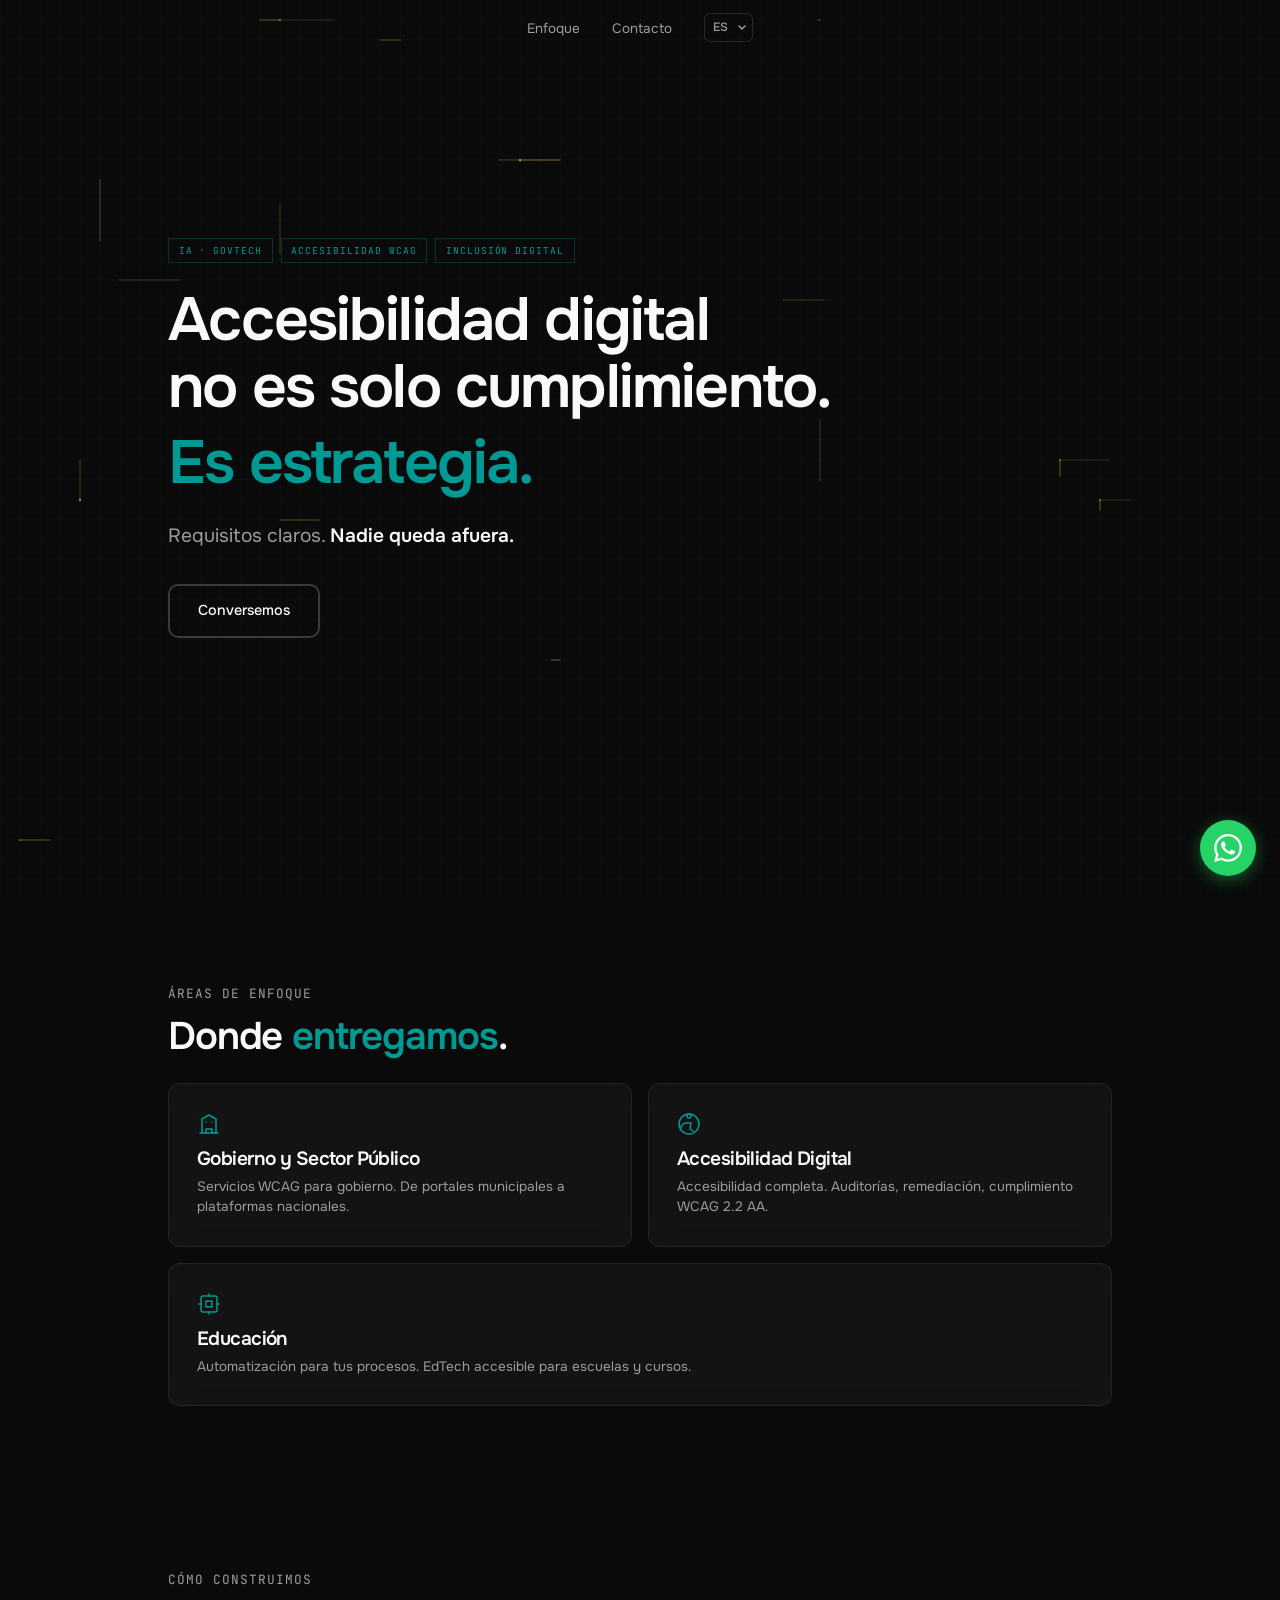
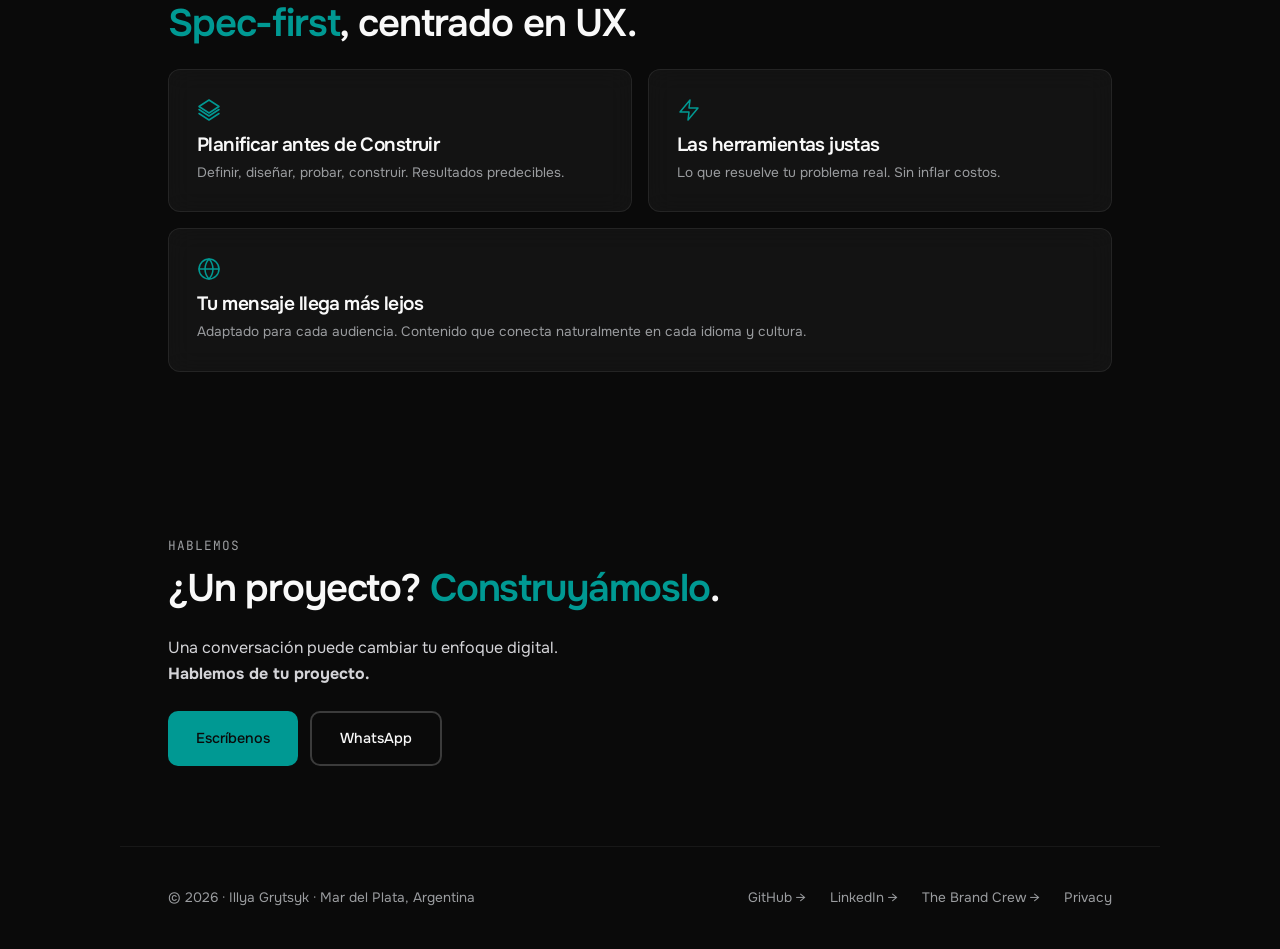
==== commit f07001ba: "docs: add PVU design principle document; fix: replace card-2 icon with wheelchair symbol" ====
--- a/index.html
+++ b/index.html
@@ -131,7 +131,7 @@
         <p class="card-desc" id="card-1-desc">WCAG-compliant services for government. From municipal portals to national platforms.</p>
       </div>
       <div class="glass-card">
-        <svg class="card-icon" width="24" height="24" viewBox="0 0 24 24" fill="none" stroke="var(--accent)" stroke-width="1.5" stroke-linecap="round" stroke-linejoin="round" aria-hidden="true"><circle cx="12" cy="12" r="10"/><path d="M12 8v4"/><path d="M8 12h8"/><path d="m9 16 3-4 3 4"/></svg>
+        <svg class="card-icon" width="24" height="24" viewBox="0 0 24 24" fill="none" stroke="var(--accent)" stroke-width="1.5" stroke-linecap="round" stroke-linejoin="round" aria-hidden="true"><circle cx="12" cy="12" r="10"/><circle cx="12" cy="4" r="2"/><path d="M4 16a5 5 0 0 1 5-5h5"/><path d="M14 11l-1 6 3 2"/></svg>
         <h3 id="card-2-title">Digital Accessibility</h3>
         <p class="card-desc" id="card-2-desc">Full-spectrum accessibility. Audits, remediation, WCAG 2.2 AA compliance.</p>
       </div>
--- a/src/styles/global.css
+++ b/src/styles/global.css
@@ -232,7 +232,7 @@
   flex-direction: column;
   justify-content: center;
   position: relative;
-  padding-top: 5rem;
+  padding-top: 3.5rem;
 }
 .hero-content {
   display: flex;
@@ -523,11 +523,11 @@
   .nav-links { display: none; }
   /* Mobile menu overlay replaces inline nav */
   .hero {
-    padding-top: 3.5rem;
+    padding-top: 2rem;
     min-height: 100dvh;
   }
   .hero-content {
-    gap: 1.5rem;
+    gap: 2.5rem;
   }
   .hero-tags {
     gap: 0.5rem;
@@ -552,7 +552,7 @@
   }
   .hero-actions {
     gap: 1rem;
-    margin-top: 1rem;
+    margin-top: 0.5rem;
   }
   .hero-actions .btn {
     font-size: 1.25rem;
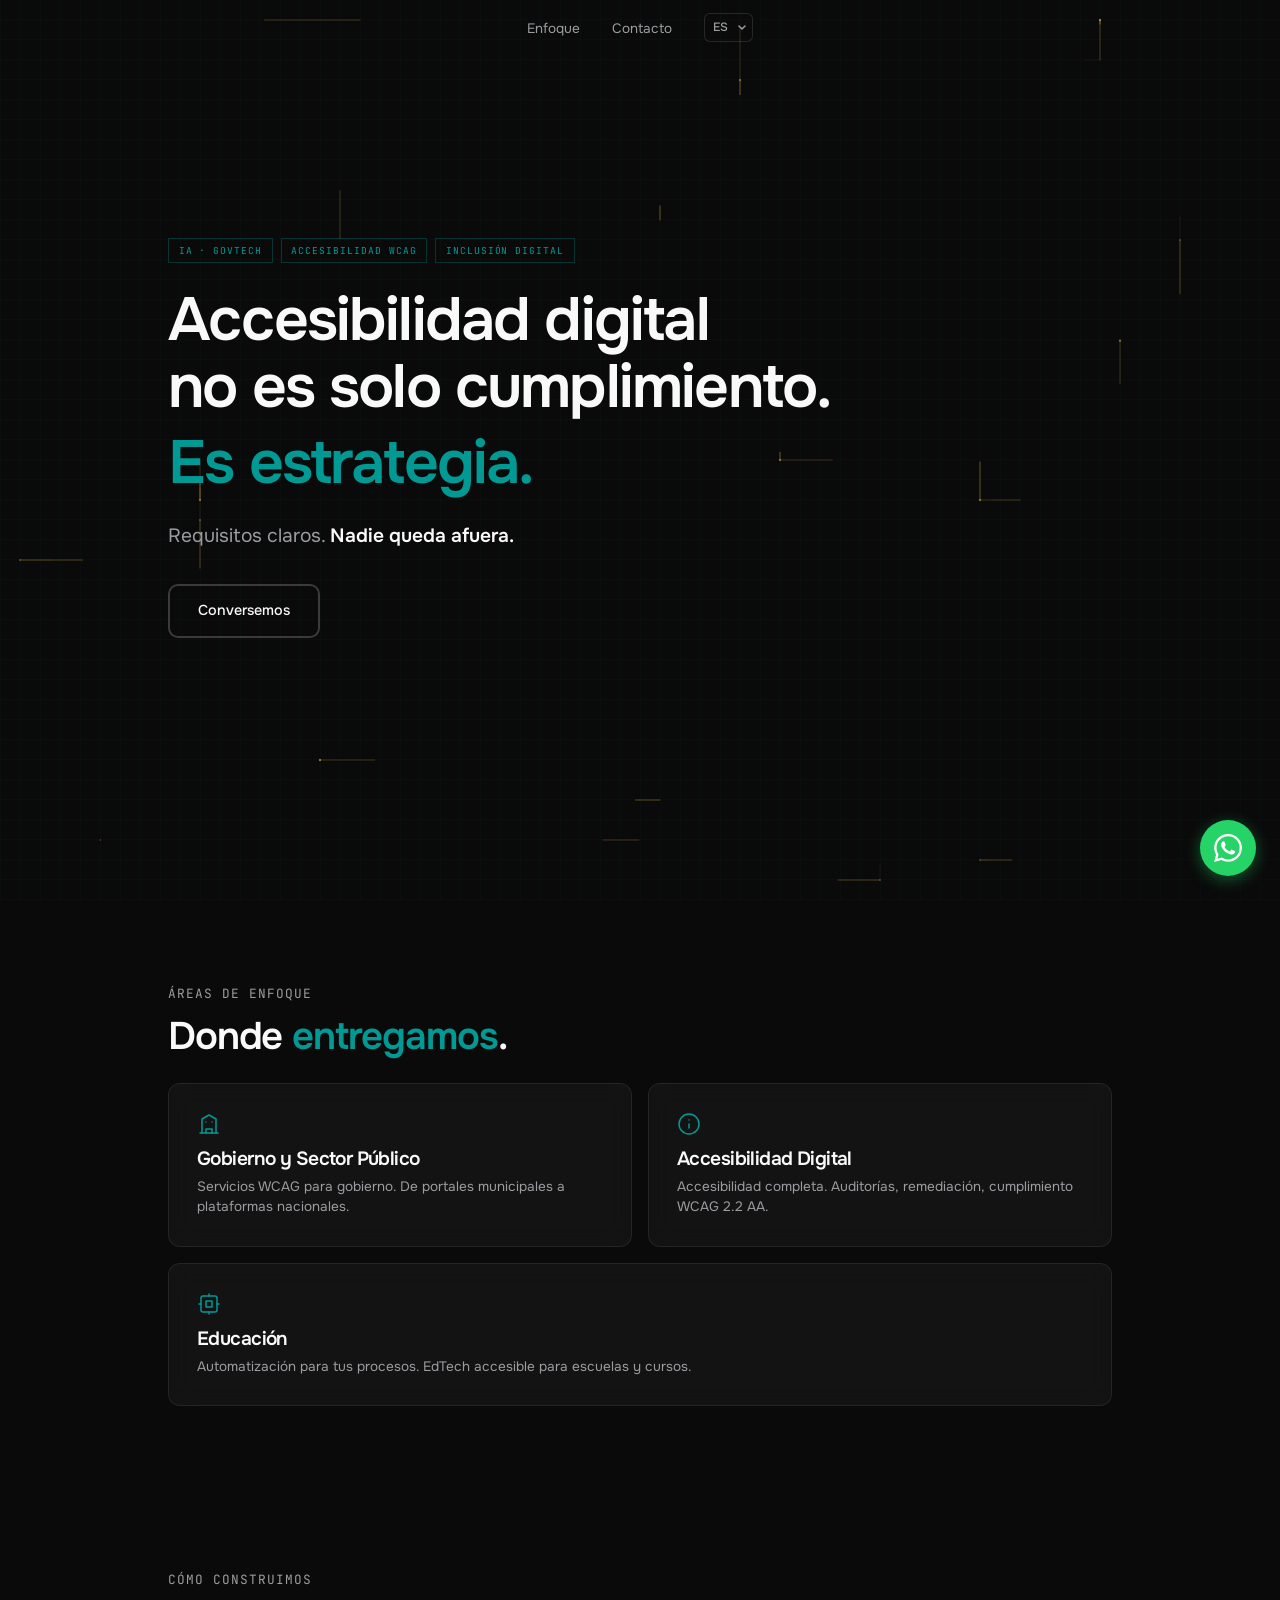
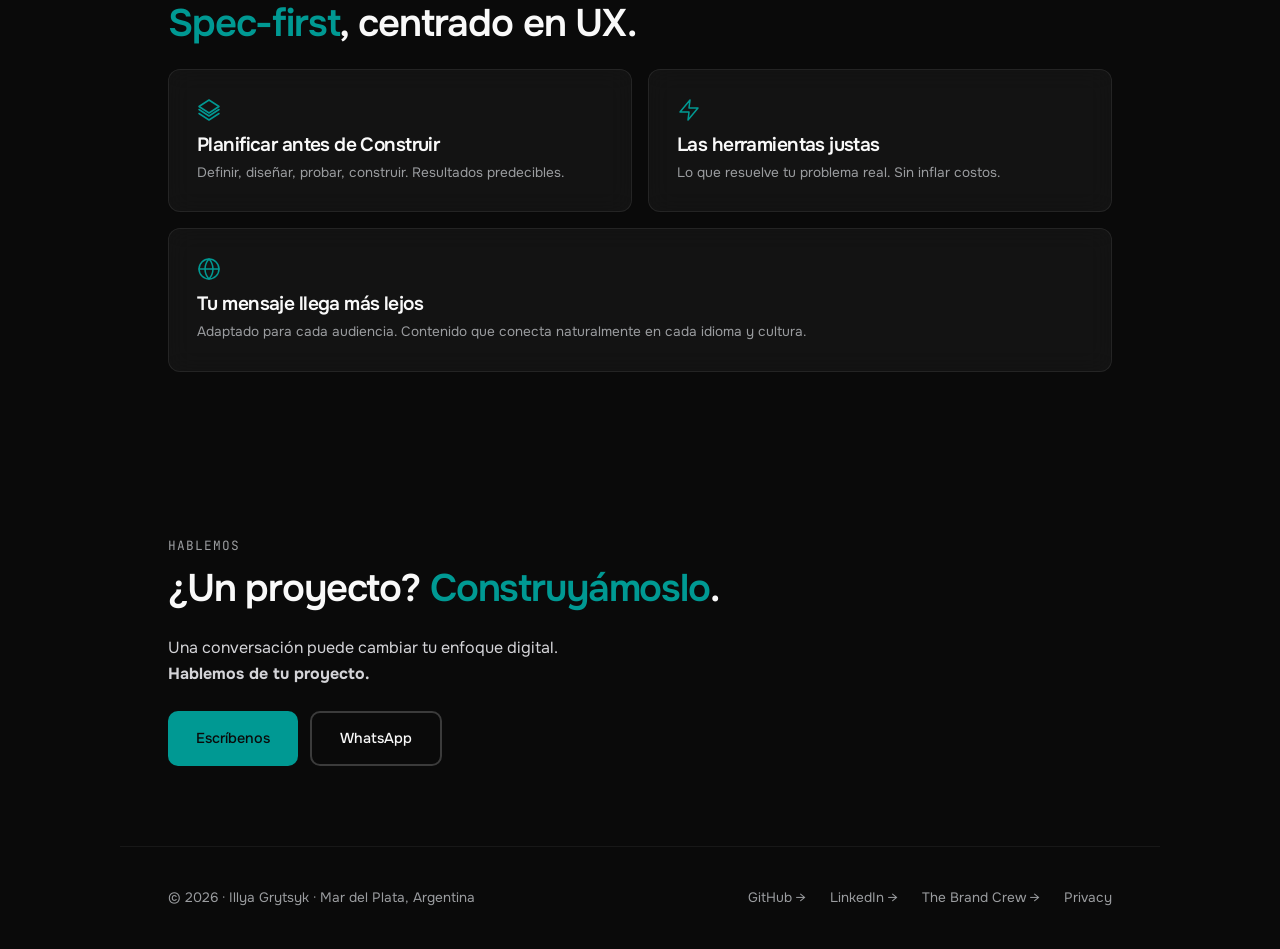
==== commit 91453544: "fix: replace card-2 icon with information 'i' symbol" ====
--- a/index.html
+++ b/index.html
@@ -131,7 +131,7 @@
         <p class="card-desc" id="card-1-desc">WCAG-compliant services for government. From municipal portals to national platforms.</p>
       </div>
       <div class="glass-card">
-        <svg class="card-icon" width="24" height="24" viewBox="0 0 24 24" fill="none" stroke="var(--accent)" stroke-width="1.5" stroke-linecap="round" stroke-linejoin="round" aria-hidden="true"><circle cx="12" cy="12" r="10"/><circle cx="12" cy="4" r="2"/><path d="M4 16a5 5 0 0 1 5-5h5"/><path d="M14 11l-1 6 3 2"/></svg>
+        <svg class="card-icon" width="24" height="24" viewBox="0 0 24 24" fill="none" stroke="var(--accent)" stroke-width="1.5" stroke-linecap="round" stroke-linejoin="round" aria-hidden="true"><circle cx="12" cy="12" r="10"/><path d="M12 16v-4"/><path d="M12 8h.01"/></svg>
         <h3 id="card-2-title">Digital Accessibility</h3>
         <p class="card-desc" id="card-2-desc">Full-spectrum accessibility. Audits, remediation, WCAG 2.2 AA compliance.</p>
       </div>
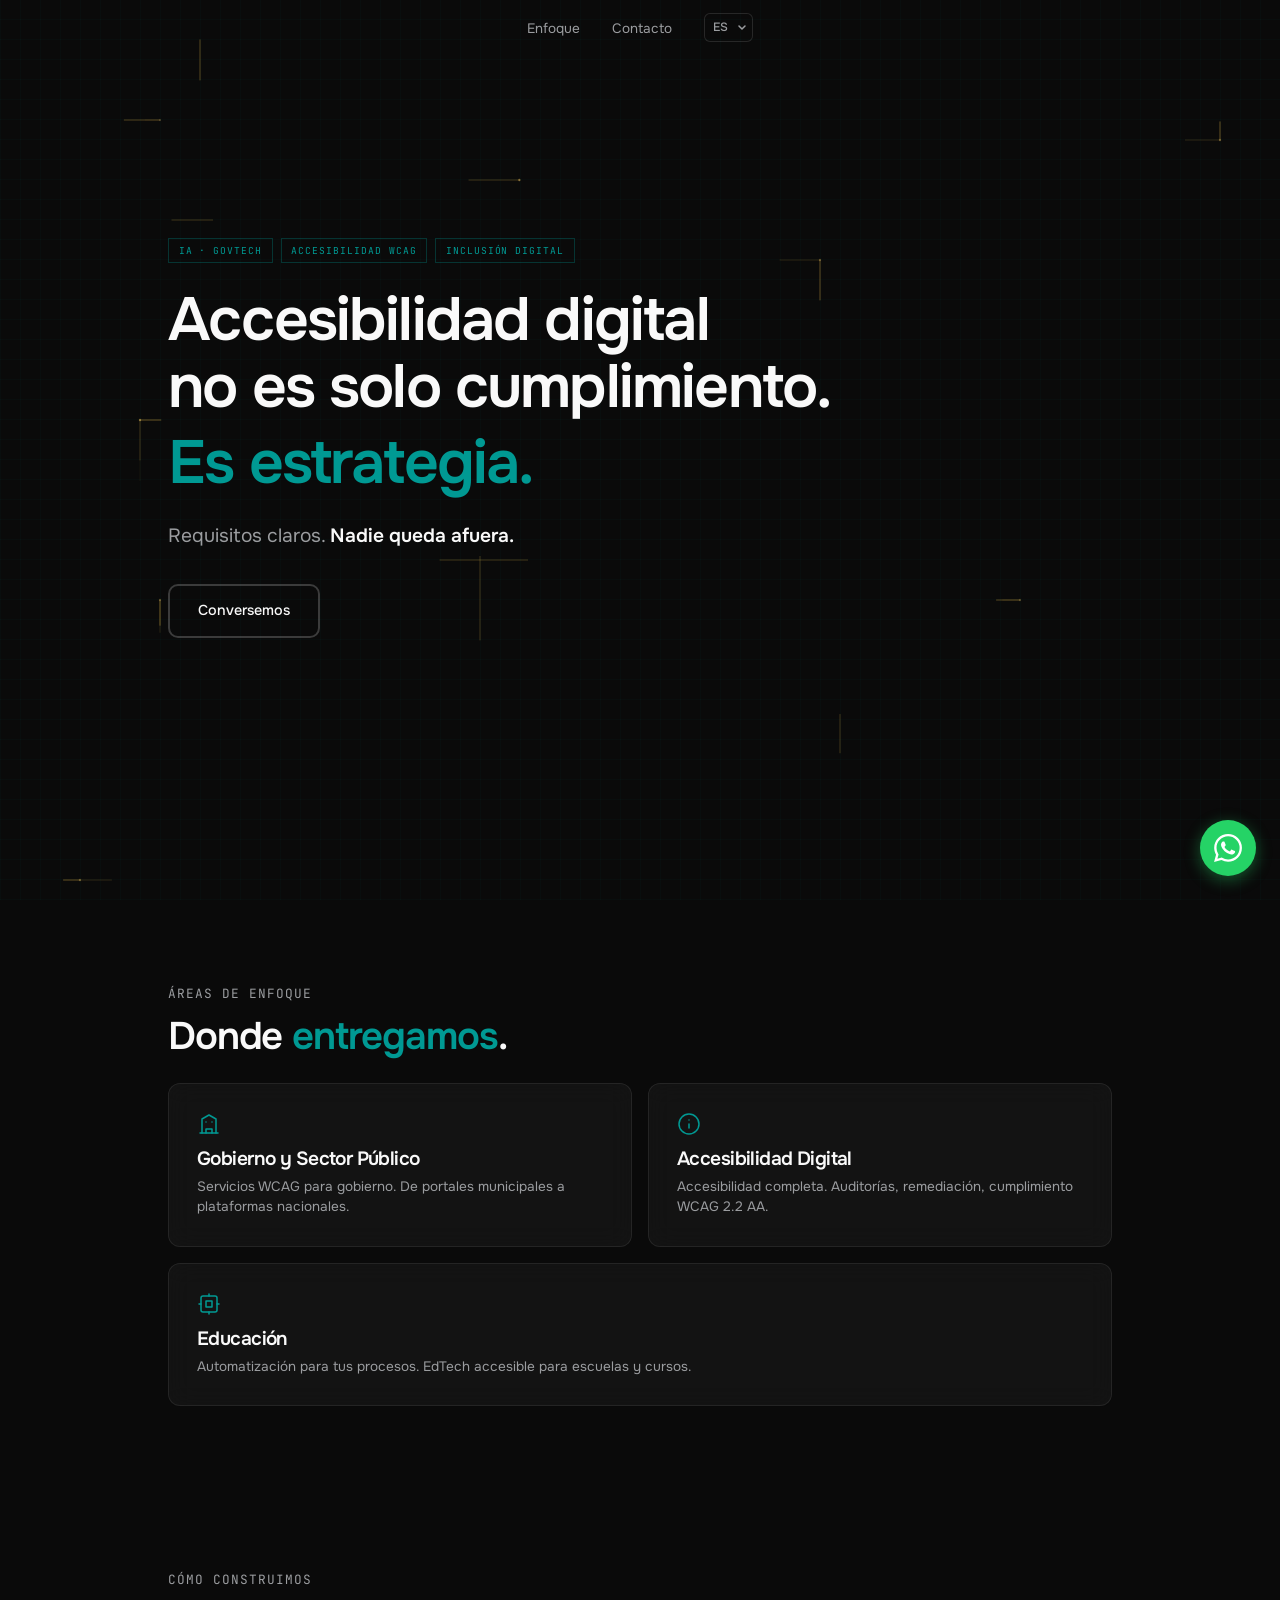
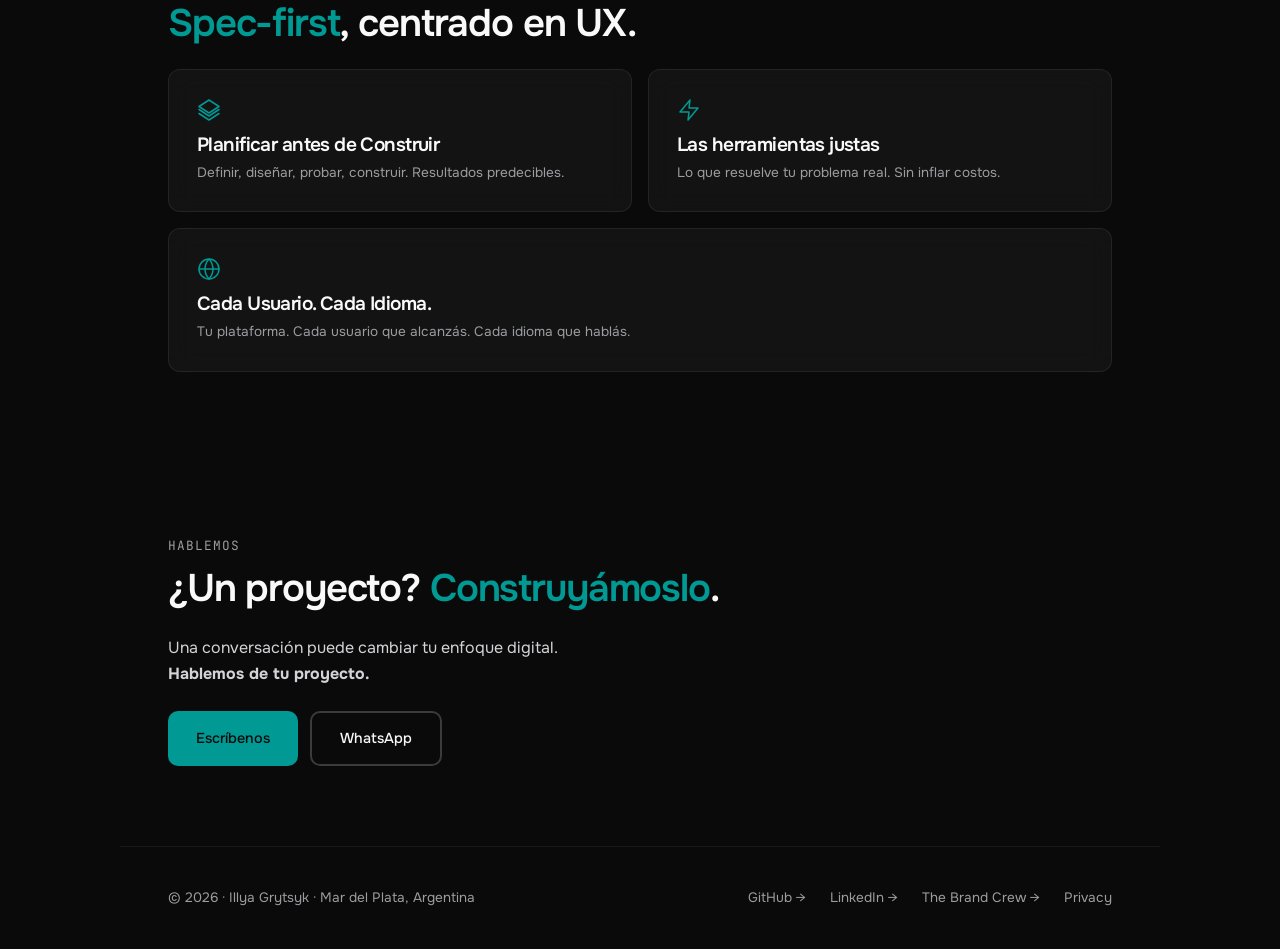
==== commit 8cdf59e6: "feat(copy): update A3 card — 'Every User. Every Language.' across all 4 languages" ====
--- a/index.html
+++ b/index.html
@@ -159,8 +159,8 @@
       </div>
       <div class="glass-card bento-wide">
         <svg class="card-icon" width="24" height="24" viewBox="0 0 24 24" fill="none" stroke="var(--accent)" stroke-width="1.5" stroke-linecap="round" stroke-linejoin="round" aria-hidden="true"><circle cx="12" cy="12" r="10"/><path d="M2 12h20"/><path d="M12 2a15.3 15.3 0 0 1 4 10 15.3 15.3 0 0 1-4 10 15.3 15.3 0 0 1-4-10 15.3 15.3 0 0 1 4-10z"/></svg>
-        <h3 id="card-a3-title">Your Message Reaches Further</h3>
-        <p class="card-desc" id="card-a3-desc">Adapted for every audience. Content that connects naturally in each language and culture.</p>
+        <h3 id="card-a3-title">Every User. Every Language.</h3>
+        <p class="card-desc" id="card-a3-desc">Your platform. Every user you reach. Every language you speak.</p>
       </div>
     </div>
   </section>
